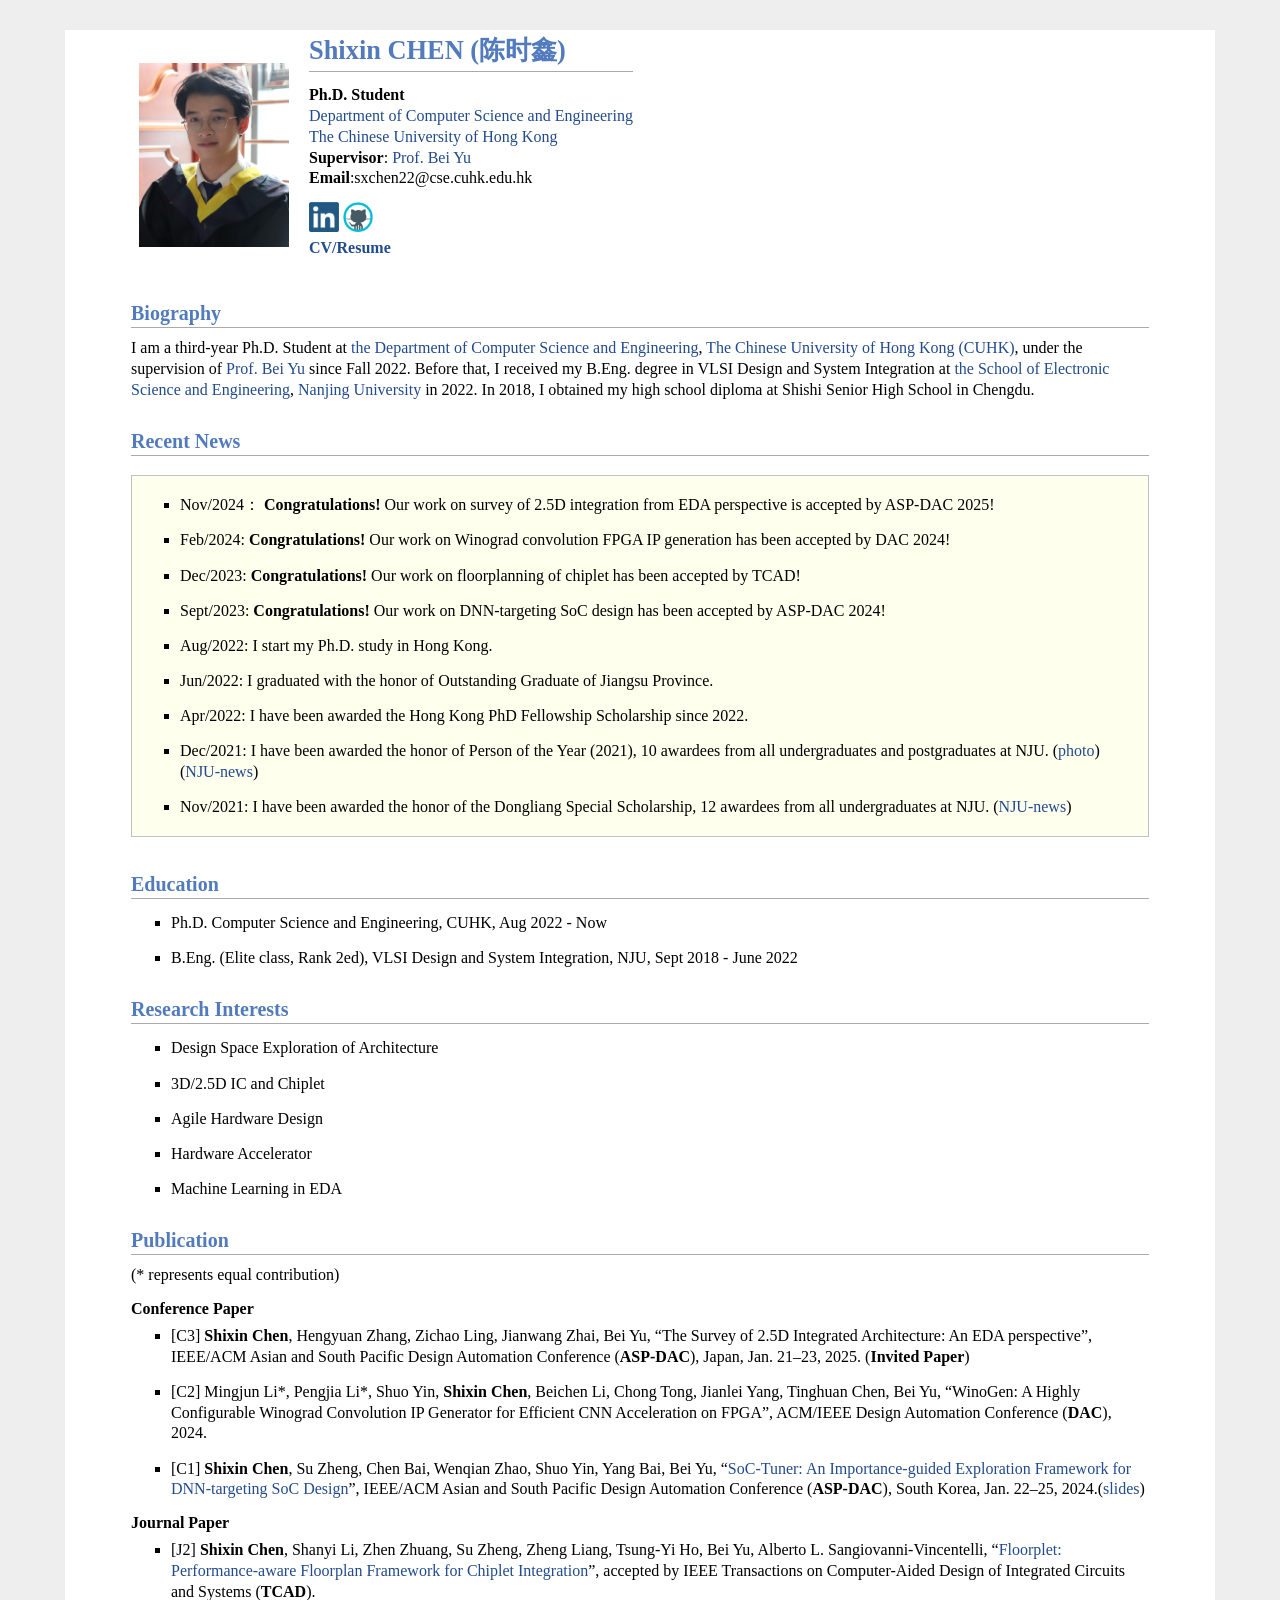
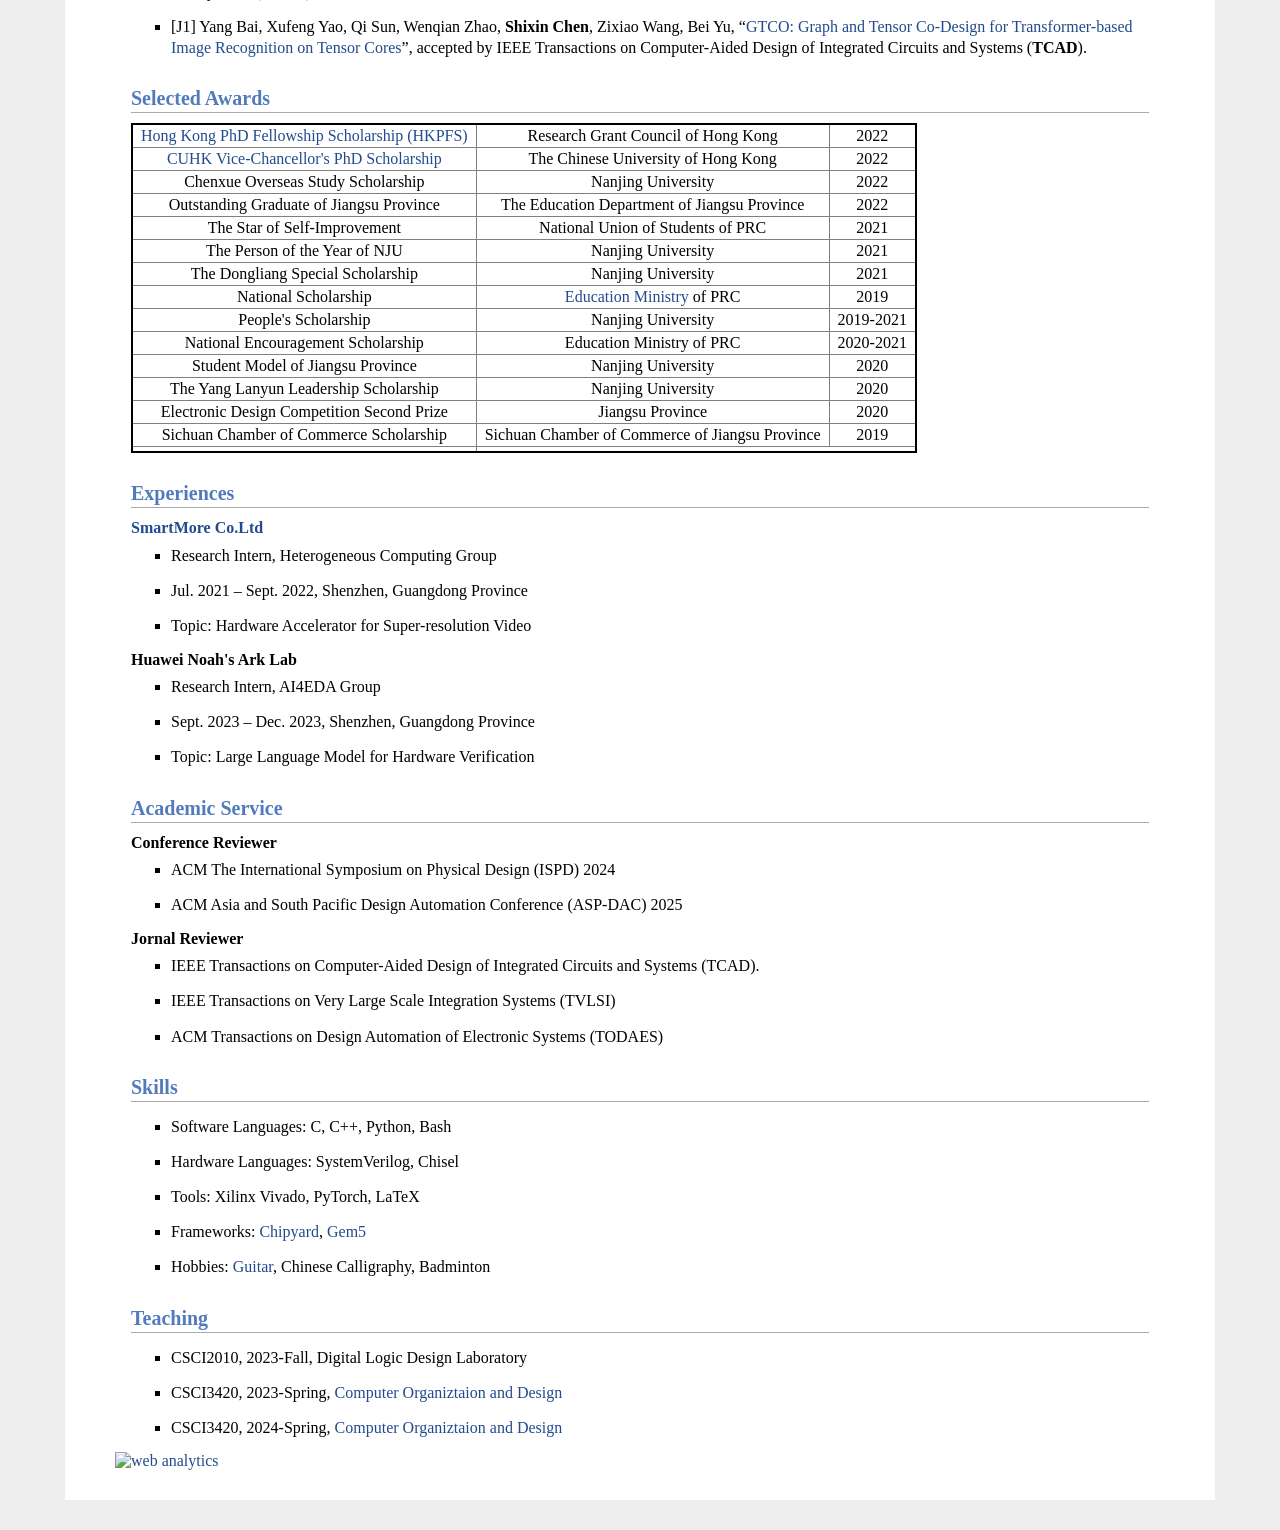
==== index.html @ 13ea244a "update" ====
<!DOCTYPE html PUBLIC "-//W3C//DTD XHTML 1.1//EN"
  "http://www.w3.org/TR/xhtml11/DTD/xhtml11.dtd">
<html xmlns="http://www.w3.org/1999/xhtml" xml:lang="en">
<head>
<meta name="generator" content="jemdoc, see http://jemdoc.jaboc.net/" />
<meta name="keywords" content="Yuzhe Ma, CUHK-CSE" />
<meta name="description" content="Yuzhe Ma's Homepage, CUHK-CSE" />
<meta http-equiv="Content-Type" content="text/html;charset=utf-8" />
<link rel="stylesheet" href="jemdoc.css" type="text/css" />
<link rel="shortcut icon" href="img/cuhk_logo.png" />
<link rel="stylesheet" href="css/jemdoc.css" type="text/css" />
<link rel="stylesheet" href="css/jemdoc_yuzhe.css" type="text/css" />
<link rel="stylesheet" href="ccs/myMiddle.css" type="text/css" />
<title>Shixin CHEN -- CSE CUHK</title>
</head>
<body>
<div id="layout-content">
<table class="imgtable"><tr><td>
<img src="img/shixin2.jpg" alt="" width="150px" height="Shixin CHEN" />&nbsp;</td>
<td align="left"><h1>Shixin CHEN (陈时鑫)</h1>
<p><b>Ph.D. Student</b><br /> 
<a href="http://www.cse.cuhk.edu.hk">Department of Computer Science and Engineering</a> <br />
<a href="http://www.cuhk.edu.hk/english/index.html">The Chinese University of Hong Kong</a> <br />
<b>Supervisor</b>: <a href="http://www.cse.cuhk.edu.hk/~byu/">Prof. Bei Yu</a> <br />
<b>Email</b>:sxchen22@cse.cuhk.edu.hk <br /></p>
<p><a href="https://www.linkedin.com/in/%E6%97%B6%E9%91%AB-%E9%99%88-163401217/" target="<u>blank"><img src="img/linkedin.png" height=30></a> <a href="https://github.com/ShixinChen1999" target="<u>blank"><img src="img/github-3.png" height=30></a>   <br />
<b><a href="http://sxchen.cn/resource/cv_Shixin_CHEN.pdf">CV/Resume</a></b> <br /></p>
</td></tr></table>
<h2>Biography</h2>
<p>I am a third-year Ph.D. Student at <a href="http://www.cse.cuhk.edu.hk">the Department of Computer Science and Engineering</a>, <a href="http://www.cuhk.edu.hk">The Chinese University of Hong Kong (CUHK)</a>,
under the supervision of <a href="http://www.cse.cuhk.edu.hk/~byu/">Prof. Bei Yu</a> since Fall 2022. Before that, I received my B.Eng. degree in VLSI Design and System Integration at <a href="https://ese.nju.edu.cn/ese_en/main.htm">the School of Electronic Science and Engineering</a>, <a href="https://www.nju.edu.cn/EN/">Nanjing University</a> in 2022. In 2018, I obtained my high school diploma at Shishi Senior High School in Chengdu.</p>
<h2>Recent News</h2>
<div class="infoblock">
<div class="blockcontent">
<ul>
<li><p>Nov/2024： <b>Congratulations!</b>  Our work on survey of 2.5D integration from EDA perspective is accepted by ASP-DAC 2025!</p>
</li>
<li><p>Feb/2024:  <b>Congratulations!</b>  Our work on Winograd convolution FPGA IP generation has been accepted by DAC 2024!</p>
</li>
<li><p>Dec/2023:  <b>Congratulations!</b>  Our work on floorplanning of chiplet has been accepted by TCAD!</p>
</li>
<li><p>Sept/2023: <b>Congratulations!</b>  Our work on DNN-targeting SoC design has been accepted by ASP-DAC 2024!</p>
</li>
<li><p>Aug/2022:  I start my Ph.D. study in Hong Kong.</p>
</li>
<li><p>Jun/2022:  I graduated with the honor of Outstanding Graduate of Jiangsu Province.</p>
</li>
<li><p>Apr/2022:  I have been awarded the Hong Kong PhD Fellowship Scholarship since 2022.</p>
</li>
<li><p>Dec/2021:  I have been awarded the honor of Person of the Year (2021), 10 awardees from all undergraduates and postgraduates at NJU. (<a href="http://sxchen.cn/img/news/the_person_of_year.jpg">photo</a>) (<a href="https://mp.weixin.qq.com/s/33NUJbixKzUVoh4LIVSTmw">NJU-news</a>)</p>
</li>
<li><p>Nov/2021:  I have been awarded the honor of the Dongliang Special Scholarship, 12 awardees from all undergraduates at NJU. (<a href="https://mp.weixin.qq.com/s/zZi7AFy2ZfRZzO1JxtF_0Q">NJU-news</a>)</p>
</li>
</ul>
</div></div>
<h2>Education</h2>
<ul>
<li><p>Ph.D. Computer Science and Engineering, CUHK, Aug 2022 - Now</p>
</li>
<li><p>B.Eng.  (Elite class, Rank 2ed), VLSI Design and System Integration, NJU, Sept 2018 - June 2022</p>
</li>
</ul>
<h2>Research Interests</h2>
<ul>
<li><p>Design Space Exploration of Architecture</p>
</li>
<li><p>3D/2.5D IC and Chiplet</p>
</li>
<li><p>Agile Hardware Design</p>
</li>
<li><p>Hardware Accelerator</p>
</li>
<li><p>Machine Learning in EDA</p>
</li>
</ul>
<h2>Publication</h2>
<p>(* represents equal contribution)</p>
<p><b>Conference Paper</b></p>
<ul>
<li><p>[C3] <b>Shixin Chen</b>, Hengyuan Zhang, Zichao Ling, Jianwang Zhai, Bei Yu, “The Survey of 2.5D Integrated Architecture: An EDA perspective”, IEEE/ACM Asian and South Pacific Design Automation Conference (<b>ASP-DAC</b>), Japan, Jan. 21–23, 2025. (<b>Invited Paper</b>)</p>
</li>
<li><p>[C2] Mingjun Li*, Pengjia Li*, Shuo Yin, <b>Shixin Chen</b>, Beichen Li, Chong Tong, Jianlei Yang, Tinghuan Chen, Bei Yu, “WinoGen: A Highly Configurable Winograd Convolution IP Generator for Efficient CNN Acceleration on FPGA”, ACM/IEEE Design Automation Conference (<b>DAC</b>), 2024.</p>
</li>
<li><p>[C1] <b>Shixin Chen</b>, Su Zheng, Chen Bai, Wenqian Zhao, Shuo Yin, Yang Bai, Bei Yu, “<a href="http://arxiv.org/abs/2312.11820">SoC-Tuner: An Importance-guided Exploration Framework for DNN-targeting SoC Design</a>”, IEEE/ACM Asian and South Pacific Design Automation Conference (<b>ASP-DAC</b>), South Korea, Jan. 22–25, 2024.(<a href="http://sxchen.cn/resource/slides/ASPDAC_2024_SoC_Tuner-v2.pdf">slides</a>)</p>
</li>
</ul>
<p><b>Journal Paper</b></p>
<ul>
<li><p>[J2] <b>Shixin Chen</b>, Shanyi Li, Zhen Zhuang, Su Zheng, Zheng Liang, Tsung-Yi Ho, Bei Yu, Alberto L. Sangiovanni-Vincentelli, “<a href="https://ieeexplore.ieee.org/document/10375696">Floorplet: Performance-aware Floorplan Framework for Chiplet Integration</a>”, accepted by IEEE Transactions on Computer-Aided Design of Integrated Circuits and Systems (<b>TCAD</b>).</p>
</li>
<li><p>[J1] Yang Bai, Xufeng Yao, Qi Sun, Wenqian Zhao, <b>Shixin Chen</b>, Zixiao Wang, Bei Yu, &ldquo;<a href="https://doi.org/10.1109/TCAD.2023.3317169">GTCO: Graph and Tensor Co-Design for Transformer-based Image Recognition on Tensor Cores</a>&rdquo;, accepted by IEEE Transactions on Computer-Aided Design of Integrated Circuits and Systems (<b>TCAD</b>).</p>
</li>
</ul>
<h2>Selected Awards</h2>
<table id="noborder">
<tr class="r1"><td class="c1"><a href="https://cerg1.ugc.edu.hk/hkpfs/index.html">Hong Kong PhD Fellowship Scholarship (HKPFS)</a>                              </td><td class="c2"> Research Grant Council of Hong Kong                                                             </td><td class="c3"> 2022 </td></tr>
<tr class="r2"><td class="c1"> <a href="https://www.gs.cuhk.edu.hk/admissions/scholarships-fees/scholarships">CUHK Vice-Chancellor's PhD Scholarship</a>   </td><td class="c2"> The Chinese University of Hong Kong                                                             </td><td class="c3"> 2022 </td></tr>
<tr class="r3"><td class="c1">Chenxue Overseas Study Scholarship                       </td><td class="c2"> Nanjing University                                                                              </td><td class="c3"> 2022 </td></tr>
<tr class="r4"><td class="c1">Outstanding Graduate of Jiangsu Province                 </td><td class="c2"> The Education Department of Jiangsu Province                                                    </td><td class="c3"> 2022 </td></tr>
<tr class="r5"><td class="c1">        The Star of Self-Improvement                             </td><td class="c2"> National Union of Students of PRC                                                               </td><td class="c3"> 2021 </td></tr>
<tr class="r6"><td class="c1">  The Person of the Year of NJU                            </td><td class="c2"> Nanjing University                                                                              </td><td class="c3"> 2021 </td></tr>
<tr class="r7"><td class="c1">The Dongliang Special Scholarship                        </td><td class="c2"> Nanjing University                                                                              </td><td class="c3"> 2021 </td></tr>
<tr class="r8"><td class="c1">National Scholarship                                     </td><td class="c2"> <a href="http://www.moe.gov.cn/srcsite/A05/s7505/201912/t20191217_412368.html">Education Ministry</a> of PRC</td><td class="c3"> 2019 </td></tr>
<tr class="r9"><td class="c1"> People's Scholarship                                     </td><td class="c2"> Nanjing University                                                                              </td><td class="c3"> 2019-2021 </td></tr>
<tr class="r10"><td class="c1">National Encouragement Scholarship                       </td><td class="c2"> Education Ministry of PRC                                                                       </td><td class="c3"> 2020-2021 </td></tr>
<tr class="r11"><td class="c1">Student Model of Jiangsu Province                        </td><td class="c2"> Nanjing University                                                                              </td><td class="c3"> 2020 </td></tr>
<tr class="r12"><td class="c1">The Yang Lanyun Leadership Scholarship                   </td><td class="c2"> Nanjing University                                                                              </td><td class="c3"> 2020 </td></tr>
<tr class="r13"><td class="c1">Electronic Design Competition Second Prize               </td><td class="c2"> Jiangsu Province                                                                                </td><td class="c3"> 2020 </td></tr>
<tr class="r16"><td class="c1">             Sichuan Chamber of Commerce Scholarship                  </td><td class="c2"> Sichuan Chamber of Commerce of Jiangsu Province                                                 </td><td class="c3"> 2019 </td></tr>
<tr class="r17"><td class="c1">      
</td></tr></table>
<h2>Experiences</h2>
<p><b><a href="https://smartmore.global/">SmartMore Co.Ltd</a></b></p>
<ul>
<li><p>Research Intern, Heterogeneous Computing Group</p>
</li>
<li><p>Jul. 2021 – Sept. 2022, Shenzhen, Guangdong Province</p>
</li>
<li><p>Topic: Hardware Accelerator for Super-resolution Video</p>
</li>
</ul>
<p><b>Huawei Noah's Ark Lab</b></p>
<ul>
<li><p>Research Intern, AI4EDA Group</p>
</li>
<li><p>Sept. 2023 – Dec. 2023, Shenzhen, Guangdong Province</p>
</li>
<li><p>Topic: Large Language Model for Hardware Verification</p>
</li>
</ul>
<h2>Academic Service</h2>
<p><b>Conference Reviewer</b></p>
<ul>
<li><p>ACM The International Symposium on Physical Design (ISPD) 2024</p>
</li>
<li><p>ACM Asia and South Pacific Design Automation Conference (ASP-DAC) 2025</p>
</li>
</ul>
<p><b>Jornal Reviewer</b></p>
<ul>
<li><p>IEEE Transactions on Computer-Aided Design of Integrated Circuits and Systems (TCAD).  </p>
</li>
<li><p>IEEE Transactions on Very Large Scale Integration Systems (TVLSI)</p>
</li>
<li><p>ACM Transactions on Design Automation of Electronic Systems (TODAES)</p>
</li>
</ul>
<h2>Skills</h2>
<ul>
<li><p>Software Languages: C, C++, Python, Bash</p>
</li>
<li><p>Hardware Languages: SystemVerilog, Chisel</p>
</li>
<li><p>Tools: Xilinx Vivado, PyTorch, LaTeX</p>
</li>
<li><p>Frameworks: <a href="https://chipyard.readthedocs.io/en/latest/">Chipyard</a>, <a href="https://www.gem5.org/">Gem5</a></p>
</li>
<li><p>Hobbies: <a href="http://sxchen.cn/resource/photos/guitar_with_me.jpeg">Guitar</a>, Chinese Calligraphy, Badminton</p>
</li>
</ul>
<h2>Teaching</h2>
<ul>
<li><p>CSCI2010, 2023-Fall, Digital Logic Design Laboratory</p>
</li>
<li><p>CSCI3420, 2023-Spring, <a href="http://www.cse.cuhk.edu.hk/~byu/CENG3420/2023Spring/index.html">Computer Organiztaion and Design</a></p>
</li>
<li><p>CSCI3420, 2024-Spring, <a href="http://www.cse.cuhk.edu.hk/~byu/CENG3420/2024Spring/index.html">Computer Organiztaion and Design</a></p>
</li>
</ul>
</div>
<a title="web analytics" href="http://statcounter.com/"target="_blank"><img
src="//c.statcounter.com/11380057/0/ac5ac440/0/" alt="web
analytics" style="border:none;"></a>
</body>
</html>
---- jemdoc.css ----
/* Default css file for jemdoc. */

table#tlayout {
    border: none;
    border-collapse: separate;
    background: white;
}

body {
	background: white;
	font-family: Georgia, serif;
	padding-bottom: 8px;
	margin: 0;
}

#layout-menu {
	background: #f6f6f6;
	border: 1px solid #dddddd;
	padding-top: 0.5em;
	padding-left: 8px;
	padding-right: 8px;
	font-size: 1.0em;
	width: auto;
	white-space: nowrap;
    text-align: left;
    vertical-align: top;
}

#layout-menu td {
	background: #f4f4f4;
    vertical-align: top;
}

#layout-content {
	padding-top: 0.0em;
	padding-left: 1.0em;
	padding-right: 1.0em;
    border: none;
    background: white;
    text-align: left;
    vertical-align: top;
}

#layout-menu a {
	line-height: 1.5em;
	margin-left: 0.5em;
}

tt {
    background: #ffffdd;
}

pre, tt {
	font-size: 90%;
	font-family: monaco, monospace;
}

a, a > tt {
	color: #224b8d;
	text-decoration: none;
}

a:hover {
	border-bottom: 1px gray dotted;
}

#layout-menu a.current:link, #layout-menu a.current:visited {
	color: #022b6d;
	border-bottom: 1px gray solid;
}
#layout-menu a:link, #layout-menu a:visited, #layout-menu a:hover {
	color: #527bbd;
	text-decoration: none;
}
#layout-menu a:hover {
	text-decoration: none;
}

div.menu-category {
	border-bottom: 1px solid gray;
	margin-top: 0.8em;
	padding-top: 0.2em;
	padding-bottom: 0.1em;
	font-weight: bold;
}

div.menu-item {
	padding-left: 16px;
	text-indent: -16px;
}

div#toptitle {
	padding-bottom: 0.2em;
	margin-bottom: 1.5em;
	border-bottom: 3px double gray;
}

/* Reduce space if we begin the page with a title. */
div#toptitle + h2, div#toptitle + h3 {
	margin-top: -0.7em;
}

div#subtitle {
	margin-top: 0.0em;
	margin-bottom: 0.0em;
	padding-top: 0em;
	padding-bottom: 0.1em;
}

em {
	font-style: italic;
}

strong {
	font-weight: bold;
}


h1, h2, h3 {
	color: #527bbd;
	margin-top: 0.7em;
	margin-bottom: 0.3em;
	padding-bottom: 0.2em;
	line-height: 1.0;
	padding-top: 0.5em;
	border-bottom: 1px solid #aaaaaa;
}

h1 {
	font-size: 165%;
}

h2 {
	padding-top: 0.8em;
	font-size: 125%;
}

h2 + h3 {
    padding-top: 0.2em;
}

h3 {
	font-size: 110%;
	border-bottom: none;
}

p {
	margin-top: 0.0em;
	margin-bottom: 0.8em;
	padding: 0;
	line-height: 1.3;
}

pre {
	padding: 0;
	margin: 0;
}

div#footer {
	font-size: small;
	border-top: 1px solid #c0c0c0;
	padding-top: 0.1em;
	margin-top: 4.0em;
	color: #c0c0c0;
}

div#footer a {
	color: #80a0b0;
}

div#footer-text {
	float: left;
	padding-bottom: 8px;
}

ul, ol, dl {
	margin-top: 0.2em;
	padding-top: 0;
	margin-bottom: 0.8em;
}

dt {
	margin-top: 0.5em;
	margin-bottom: 0;
}

dl {
	margin-left: 20px;
}

dd {
	color: #222222;
}

dd > *:first-child {
	margin-top: 0;
}

ul {
	list-style-position: outside;
	list-style-type: square;
}

p + ul, p + ol {
	margin-top: -0.5em;
}

li ul, li ol {
	margin-top: -0.3em;
}

ol {
	list-style-position: outside;
	list-style-type: decimal;
}

li p, dd p {
	margin-bottom: 0.3em;
}


ol ol {
	list-style-type: lower-alpha;
}

ol ol ol {
	list-style-type: lower-roman;
}

p + div.codeblock {
	margin-top: -0.6em;
}

div.codeblock, div.infoblock {
	margin-right: 0%;
	margin-top: 1.2em;
	margin-bottom: 1.3em;
}

div.blocktitle {
	font-weight: bold;
	color: #cd7b62;
	margin-top: 1.2em;
	margin-bottom: 0.1em;
}

div.blockcontent {
	border: 1px solid silver;
	padding: 0.3em 0.5em;
}

div.infoblock > div.blockcontent {
	background: #ffffee;
}

div.blockcontent p + ul, div.blockcontent p + ol {
	margin-top: 0.4em;
}

div.infoblock p {
	margin-bottom: 0em;
}

div.infoblock li p, div.infoblock dd p {
	margin-bottom: 0.5em;
}

div.infoblock p + p {
	margin-top: 0.8em;
}

div.codeblock > div.blockcontent {
	background: #f6f6f6;
}

span.pycommand {
	color: #000070;
}

span.statement {
	color: #008800;
}
span.builtin {
	color: #000088;
}
span.special {
	color: #990000;
}
span.operator {
	color: #880000;
}
span.error {
	color: #aa0000;
}
span.comment, span.comment > *, span.string, span.string > * {
	color: #606060;
}

@media print {
	#layout-menu { display: none; }
}

#fwtitle {
	margin: 2px;
}

#fwtitle #toptitle {
	padding-left: 0.5em;
	margin-bottom: 0.5em;
}

#layout-content h1:first-child, #layout-content h2:first-child, #layout-content h3:first-child {
	margin-top: -0.7em;
}

div#toptitle h1, #layout-content div#toptitle h1 {
	margin-bottom: 0.0em;
	padding-bottom: 0.1em;
	padding-top: 0;
	margin-top: 0.5em;
	border-bottom: none;
}

img.eq {
	padding: 0;
	padding-left: 0.1em;
	padding-right: 0.1em;
	margin: 0;
}

img.eqwl {
	padding-left: 2em;
	padding-top: 0.6em;
	padding-bottom: 0.2em;
	margin: 0;
}

table {
    border: 2px solid black;
    border-collapse: collapse;
}

td {
    padding: 2px;
    padding-left: 0.5em;
    padding-right: 0.5em;
    text-align: center;
    border: 1px solid gray;
}

table + table {
    margin-top: 1em;
}

tr.heading {
    font-weight: bold;
    border-bottom: 2px solid black;
}

img {
    border: none;
}

table.imgtable, table.imgtable td {
    border: none;
    text-align: left;
}
---- css/jemdoc.css ----
/* Default css file for jemdoc. */

table#tlayout {
    border: none;
    border-collapse: separate;
    background: white;
}
/*
body {
	background: white;
	padding-bottom: 8px;
	margin: 0;
}
*/
html {
  background-color: #eeeeee; 
}

body { 
  font-family: Georgia, Helvetica, Arial, Verdana, san-serif, Times;
  color: #000;
  background-color: #ffffff; 
  text-align:left; /* for IE */
  margin-top: 30px; 
  margin-bottom: 30px;
  margin-left: auto;
  margin-right: auto;
  padding-left:  50px;
  padding-right: 50px;
  padding-top: 10px;
  padding-bottom: 30px;
  max-width: 960px;
}

#layout-menu {
	background: #f6f6f6;
	border: 1px solid #dddddd;
	padding-top: 0.5em;
	padding-left: 8px;
	padding-right: 8px;
	font-size: 1.0em;
	width: auto;
	white-space: nowrap;
    text-align: left;
    vertical-align: top;
}

#layout-menu td {
	background: #f4f4f4;
    vertical-align: top;
}

#layout-content {
	padding-top: 0.0em;
	padding-left: 1.0em;
	padding-right: 1.0em;
    border: none;
    background: white;
    text-align: left;
    vertical-align: top;
}

#layout-menu a {
	line-height: 1.5em;
	margin-left: 0.5em;
}

tt {
    background: #ffffdd;
}

pre, tt {
	font-size: 90%;
	font-family: monaco, monospace;
}

a, a > tt {
	color: #224b8d;
	text-decoration: none;
}

a:hover {
	border-bottom: 1px gray dotted;
}

#layout-menu a.current:link, #layout-menu a.current:visited {
	color: #022b6d;
	border-bottom: 1px gray solid;
}
#layout-menu a:link, #layout-menu a:visited, #layout-menu a:hover {
	color: #527bbd;
	text-decoration: none;
}
#layout-menu a:hover {
	text-decoration: none;
}

div.menu-category {
	border-bottom: 1px solid gray;
	margin-top: 0.8em;
	padding-top: 0.2em;
	padding-bottom: 0.1em;
	font-weight: bold;
}

div.menu-item {
	padding-left: 16px;
	text-indent: -16px;
}

div#toptitle {
	padding-bottom: 0.2em;
	margin-bottom: 1.5em;
	/*border-bottom: 3px double gray;*/
}

/* Reduce space if we begin the page with a title. */
div#toptitle + h2, div#toptitle + h3 {
	margin-top: 0em;
}

div#subtitle {
	margin-top: 0.0em;
	margin-bottom: 0.0em;
	padding-top: 0em;
	padding-bottom: 0.1em;
}

em {
	font-style: italic;
}

strong {
	font-weight: bold;
}


h1, h2, h3 {
	color: #527bbd;
	margin-top: 0.7em;
	margin-bottom: 0.5em;
	padding-bottom: 0.2em;
	line-height: 1.0;
	padding-top: 0.5em;
	border-bottom: 1px solid #aaaaaa;
}

h1 {
	font-size: 165%;
	padding-bottom: 0.3em;
}

h2 {
	padding-top: 0.8em;
	font-size: 125%;
}

h2 + h3 {
    padding-top: 0.2em;
}

h3 {
	font-size: 110%;
	border-bottom: none;
}

p {
	margin-top: 0.0em;
	margin-bottom: 0.8em;
	padding: 0;
	line-height: 1.3;
}

pre {
	padding: 0;
	margin: 0;
}

div#footer {
	font-size: small;
	border-top: 1px solid #c0c0c0;
	padding-top: 0.1em;
	margin-top: 4.0em;
	color: #c0c0c0;
}

div#footer a {
	color: #80a0b0;
}

div#footer-text {
	float: left;
	padding-bottom: 8px;
}

ul, ol, dl {
	margin-top: 0.2em;
	padding-top: 0;
	margin-bottom: 0.8em;
}

dt {
	margin-top: 0.5em;
	margin-bottom: 0;
}

dl {
	margin-left: 20px;
}

dd {
	color: #222222;
}

dd > *:first-child {
	margin-top: 0;
}

ul {
	list-style-position: outside;
	list-style-type: square;
}

p + ul, p + ol {
	margin-top: -0.5em;
}

li {
	margin-top:0.9em;
}

ol {
	list-style-position: outside;
	list-style-type: decimal;
}

li p, dd p {
	margin-bottom: 0.3em;
}


ol ol {
	list-style-type: lower-alpha;
}

ol ol ol {
	list-style-type: lower-roman;
}

p + div.codeblock {
	margin-top: -0.6em;
}

div.codeblock, div.infoblock {
	margin-right: 0%;
	margin-top: 1.2em;
	margin-bottom: 1.3em;
}

div.blocktitle {
	font-weight: bold;
	color: #cd7b62;
	margin-top: 1.2em;
	margin-bottom: 0.1em;
}

div.blockcontent {
	border: 1px solid silver;
	padding: 0.3em 0.5em;
}

div.infoblock > div.blockcontent {
	background: #ffffee;
}

div.blockcontent p + ul, div.blockcontent p + ol {
	margin-top: 0.4em;
}

div.infoblock p {
	margin-bottom: 0em;
}

div.infoblock li p, div.infoblock dd p {
	margin-bottom: 0.5em;
}

div.infoblock p + p {
	margin-top: 0.8em;
}

div.codeblock > div.blockcontent {
	background: #f6f6f6;
}

span.pycommand {
	color: #000070;
}

span.statement {
	color: #008800;
}
span.builtin {
	color: #000088;
}
span.special {
	color: #990000;
}
span.operator {
	color: #880000;
}
span.error {
	color: #aa0000;
}
span.comment, span.comment > *, span.string, span.string > * {
	color: #606060;
}

@media print {
	#layout-menu { display: none; }
}

#fwtitle {
	margin: 2px;
}

#fwtitle #toptitle {
	padding-left: 0.5em;
	margin-bottom: 0.5em;
}

#layout-content h1:first-child, #layout-content h2:first-child, #layout-content h3:first-child {
	margin-top: -0.7em;
}

div#toptitle h1, #layout-content div#toptitle h1 {
	margin-bottom: 0.0em;
	padding-bottom: 0.1em;
	padding-top: 0;
	margin-top: 0.5em;
	border-bottom: none;
}

img.eq {
	padding: 0;
	padding-left: 0.1em;
	padding-right: 0.1em;
	margin: 0;
}

img.eqwl {
	padding-left: 2em;
	padding-top: 0.6em;
	padding-bottom: 0.2em;
	margin: 0;
}

table + table {
    margin-top: 1em;
}

tr.heading {
    font-weight: bold;
    border-bottom: 2px solid black;
}

img {
    border: none;
}

table.imgtable, table.imgtable td {
    border: none;
    text-align: left;
}
---- css/jemdoc_yuzhe.css ----
/* Default css file for jemdoc. */

table#tlayout {
    border: none;
    border-collapse: separate;
    background: white;
}
/*
body {
	background: white;
	padding-bottom: 8px;
	margin: 0;
}
*/
html {
  background-color: #eeeeee; 
}

body { 
  font-family: Georgia, serif;
  color: #000;
  background-color: #ffffff; 
  text-align:left; /* for IE */
  margin-top: 30px; 
  margin-bottom: 30px;
  margin-left: auto;
  margin-right: auto;
  padding-left:  50px;
  padding-right: 50px;
  padding-top: 10px;
  padding-bottom: 30px;
  max-width: 1050px;
}

#layout-menu {
	background: #f6f6f6;
	border: 1px solid #dddddd;
	padding-top: 0.5em;
	padding-left: 8px;
	padding-right: 8px;
	font-size: 1.0em;
	width: auto;
	white-space: nowrap;
    text-align: left;
    vertical-align: top;
}

#layout-menu td {
	background: #f4f4f4;
    vertical-align: top;
}

#layout-content {
	padding-top: 0.0em;
	padding-left: 1.0em;
	padding-right: 1.0em;
    border: none;
    background: white;
    text-align: left;
    vertical-align: top;
}

#layout-menu a {
	line-height: 1.5em;
	margin-left: 0.5em;
}

tt {
    background: #ffffdd;
}

pre, tt {
	font-size: 90%;
	font-family: monaco, monospace;
}

a, a > tt {
	color: #224b8d;
	text-decoration: none;
}

a:hover {
	border-bottom: 1px gray dotted;
}

#layout-menu a.current:link, #layout-menu a.current:visited {
	color: #022b6d;
	border-bottom: 1px gray solid;
}
#layout-menu a:link, #layout-menu a:visited, #layout-menu a:hover {
	color: #527bbd;
	text-decoration: none;
}
#layout-menu a:hover {
	text-decoration: none;
}

div.menu-category {
	border-bottom: 1px solid gray;
	margin-top: 0.8em;
	padding-top: 0.2em;
	padding-bottom: 0.1em;
	font-weight: bold;
}

div.menu-item {
	padding-left: 16px;
	text-indent: -16px;
}

div#toptitle {
	padding-bottom: 0.2em;
	margin-bottom: 1.5em;
	/*border-bottom: 3px double gray;*/
}

/* Reduce space if we begin the page with a title. */
div#toptitle + h2, div#toptitle + h3 {
	margin-top: 0em;
}

div#subtitle {
	margin-top: 0.0em;
	margin-bottom: 0.0em;
	padding-top: 0em;
	padding-bottom: 0.1em;
}

em {
	font-style: italic;
}

strong {
	font-weight: bold;
}


h1, h2, h3 {
	color: #527bbd;
	margin-top: 0.7em;
	margin-bottom: 0.5em;
	padding-bottom: 0.2em;
	line-height: 1.0;
	padding-top: 0.5em;
	border-bottom: 1px solid #aaaaaa;
}

h1 {
	font-size: 165%;
	padding-bottom: 0.3em;
}

h2 {
	padding-top: 0.8em;
	font-size: 125%;
}

h2 + h3 {
    padding-top: 0.2em;
}

h3 {
	font-size: 110%;
	border-bottom: none;
}

p {
	margin-top: 0.0em;
	margin-bottom: 0.8em;
	padding: 0;
	line-height: 1.3;
}

pre {
	padding: 0;
	margin: 0;
}

div#footer {
	font-size: small;
	border-top: 1px solid #c0c0c0;
	padding-top: 0.1em;
	margin-top: 4.0em;
	color: #c0c0c0;
}

div#footer a {
	color: #80a0b0;
}

div#footer-text {
	float: left;
	padding-bottom: 8px;
}

ul, ol, dl {
	margin-top: 0.2em;
	padding-top: 0;
	margin-bottom: 0.8em;
}

dt {
	margin-top: 0.5em;
	margin-bottom: 0;
}

dl {
	margin-left: 20px;
}

dd {
	color: #222222;
}

dd > *:first-child {
	margin-top: 0;
}

ul {
	list-style-position: outside;
	list-style-type: square;
}

p + ul, p + ol {
	margin-top: -0.5em;
}

li {
	margin-top:0.9em;
}

ol {
	list-style-position: outside;
	list-style-type: decimal;
}

li p, dd p {
	margin-bottom: 0.3em;
}


ol ol {
	list-style-type: lower-alpha;
}

ol ol ol {
	list-style-type: lower-roman;
}

p + div.codeblock {
	margin-top: -0.6em;
}

div.codeblock, div.infoblock {
	margin-right: 0%;
	margin-top: 1.2em;
	margin-bottom: 1.3em;
}

div.blocktitle {
	font-weight: bold;
	color: #cd7b62;
	margin-top: 1.2em;
	margin-bottom: 0.1em;
}

div.blockcontent {
	border: 1px solid silver;
	padding: 0.3em 0.5em;
}

div.infoblock > div.blockcontent {
	background: #ffffee;
}

div.blockcontent p + ul, div.blockcontent p + ol {
	margin-top: 0.4em;
}

div.infoblock p {
	margin-bottom: 0em;
}

div.infoblock li p, div.infoblock dd p {
	margin-bottom: 0.5em;
}

div.infoblock p + p {
	margin-top: 0.8em;
}

div.codeblock > div.blockcontent {
	background: #f6f6f6;
}

span.pycommand {
	color: #000070;
}

span.statement {
	color: #008800;
}
span.builtin {
	color: #000088;
}
span.special {
	color: #990000;
}
span.operator {
	color: #880000;
}
span.error {
	color: #aa0000;
}
span.comment, span.comment > *, span.string, span.string > * {
	color: #606060;
}

@media print {
	#layout-menu { display: none; }
}

#fwtitle {
	margin: 2px;
}

#fwtitle #toptitle {
	padding-left: 0.5em;
	margin-bottom: 0.5em;
}

#layout-content h1:first-child, #layout-content h2:first-child, #layout-content h3:first-child {
	margin-top: -0.7em;
}

div#toptitle h1, #layout-content div#toptitle h1 {
	margin-bottom: 0.0em;
	padding-bottom: 0.1em;
	padding-top: 0;
	margin-top: 0.5em;
	border-bottom: none;
}

img.eq {
	padding: 0;
	padding-left: 0.1em;
	padding-right: 0.1em;
	margin: 0;
}

img.eqwl {
	padding-left: 2em;
	padding-top: 0.6em;
	padding-bottom: 0.2em;
	margin: 0;
}

table + table {
    margin-top: 1em;
}

tr.heading {
    font-weight: bold;
    border-bottom: 2px solid black;
}

img {
    border: none;
}

table.imgtable, table.imgtable td {
    border: none;
    text-align: left;
}
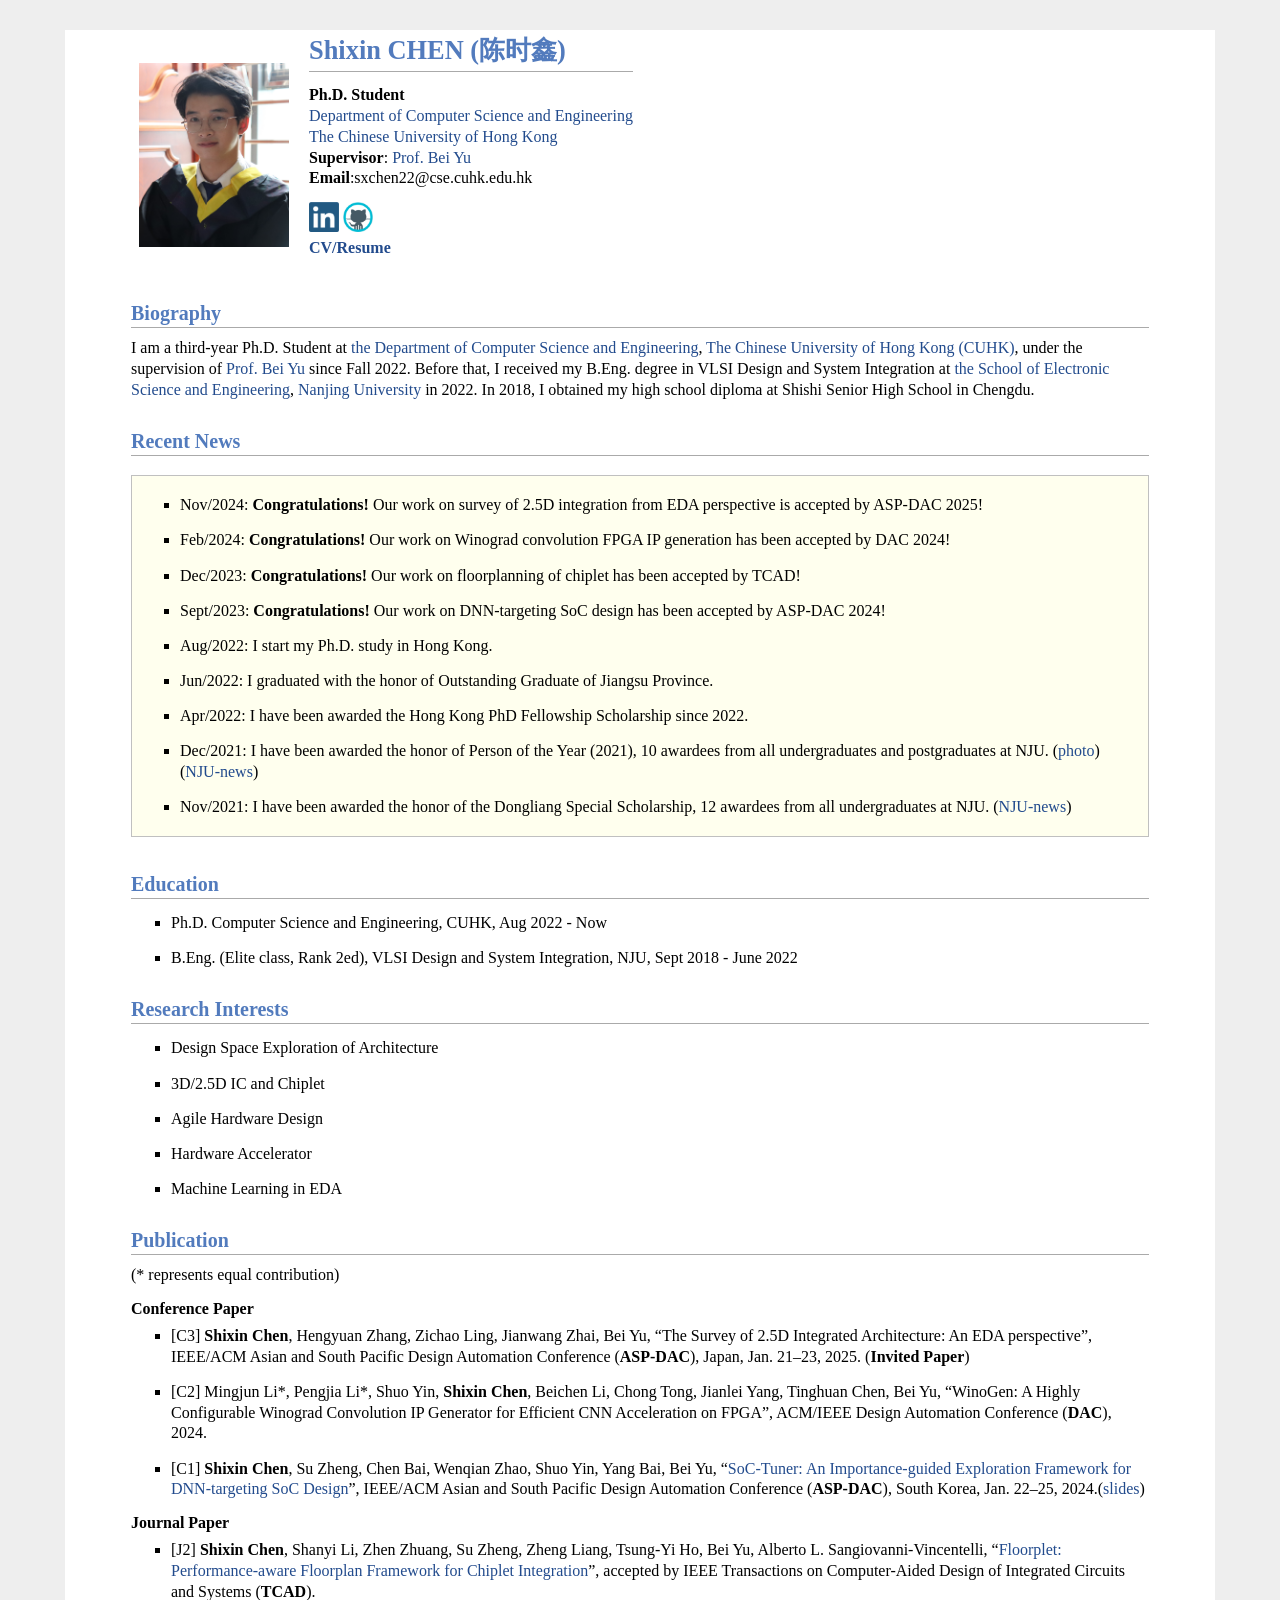
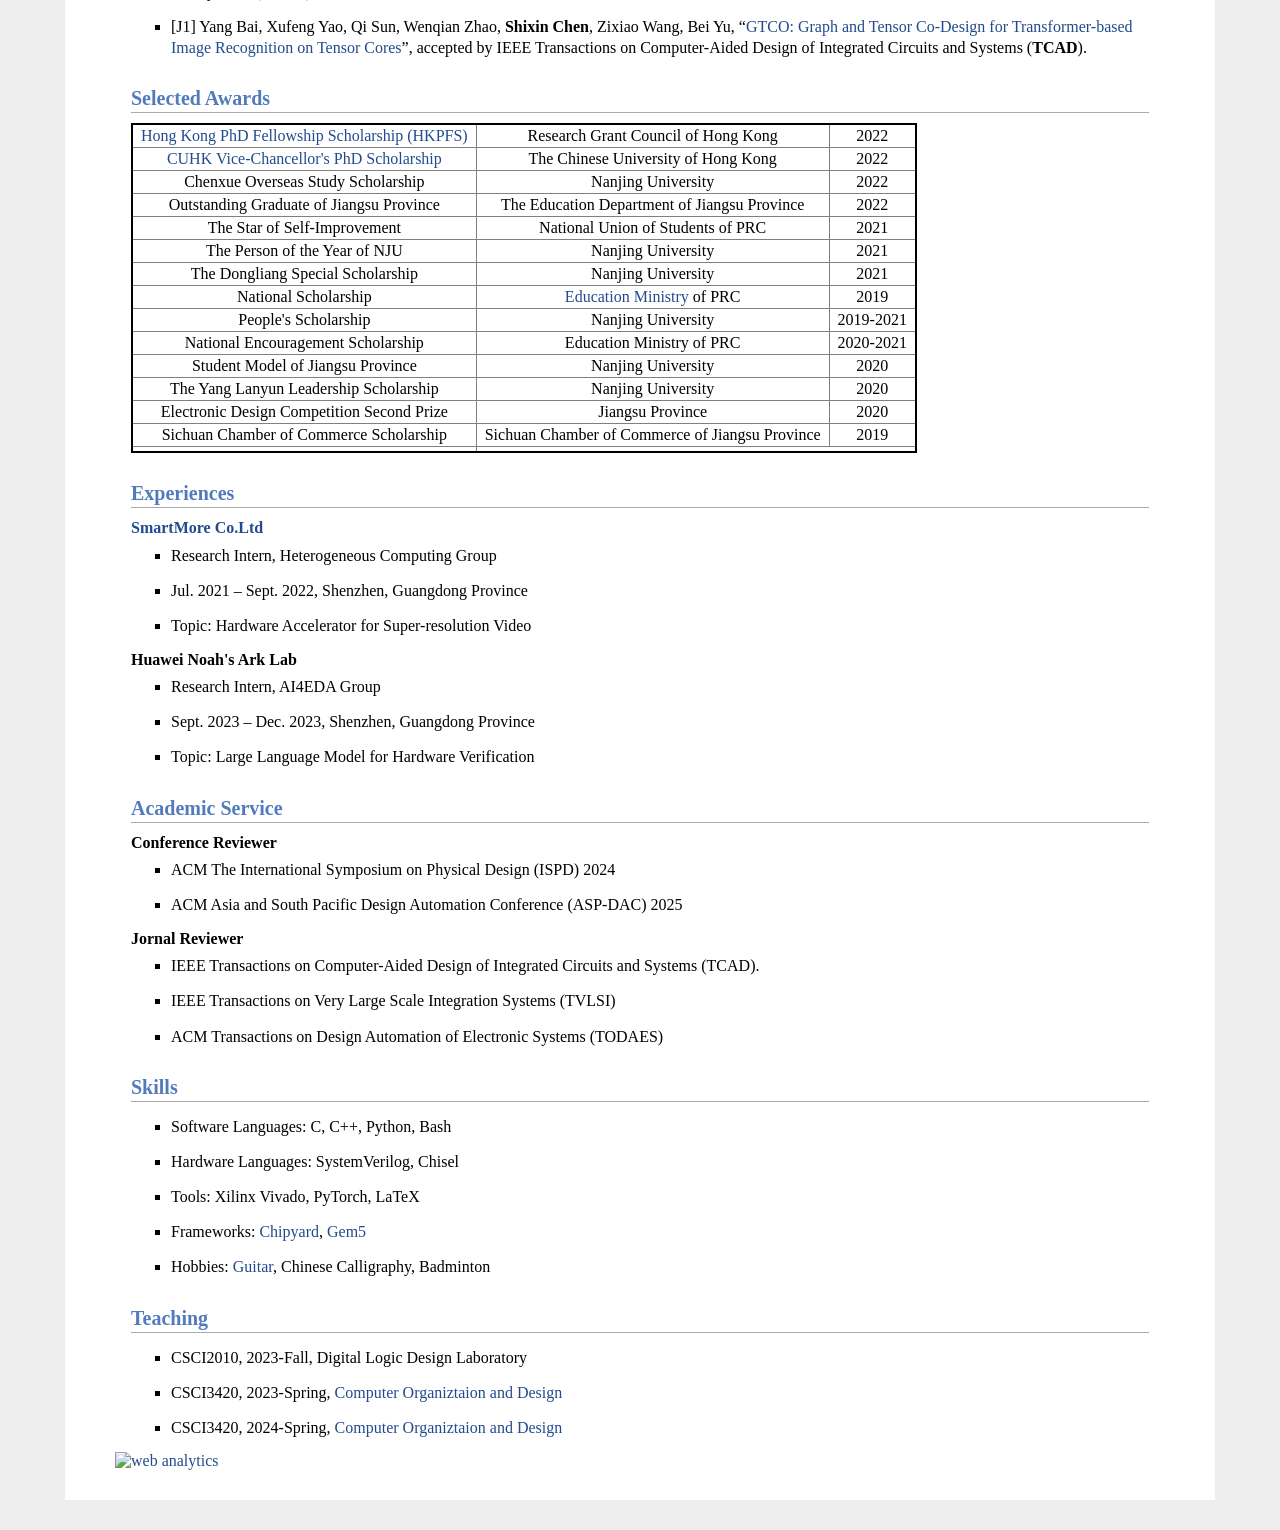
==== commit 1e67fd07: "update" ====
--- a/index.html
+++ b/index.html
@@ -33,7 +33,7 @@
 <div class="infoblock">
 <div class="blockcontent">
 <ul>
-<li><p>Nov/2024： <b>Congratulations!</b>  Our work on survey of 2.5D integration from EDA perspective is accepted by ASP-DAC 2025!</p>
+<li><p>Nov/2024:  <b>Congratulations!</b>  Our work on survey of 2.5D integration from EDA perspective is accepted by ASP-DAC 2025!</p>
 </li>
 <li><p>Feb/2024:  <b>Congratulations!</b>  Our work on Winograd convolution FPGA IP generation has been accepted by DAC 2024!</p>
 </li>
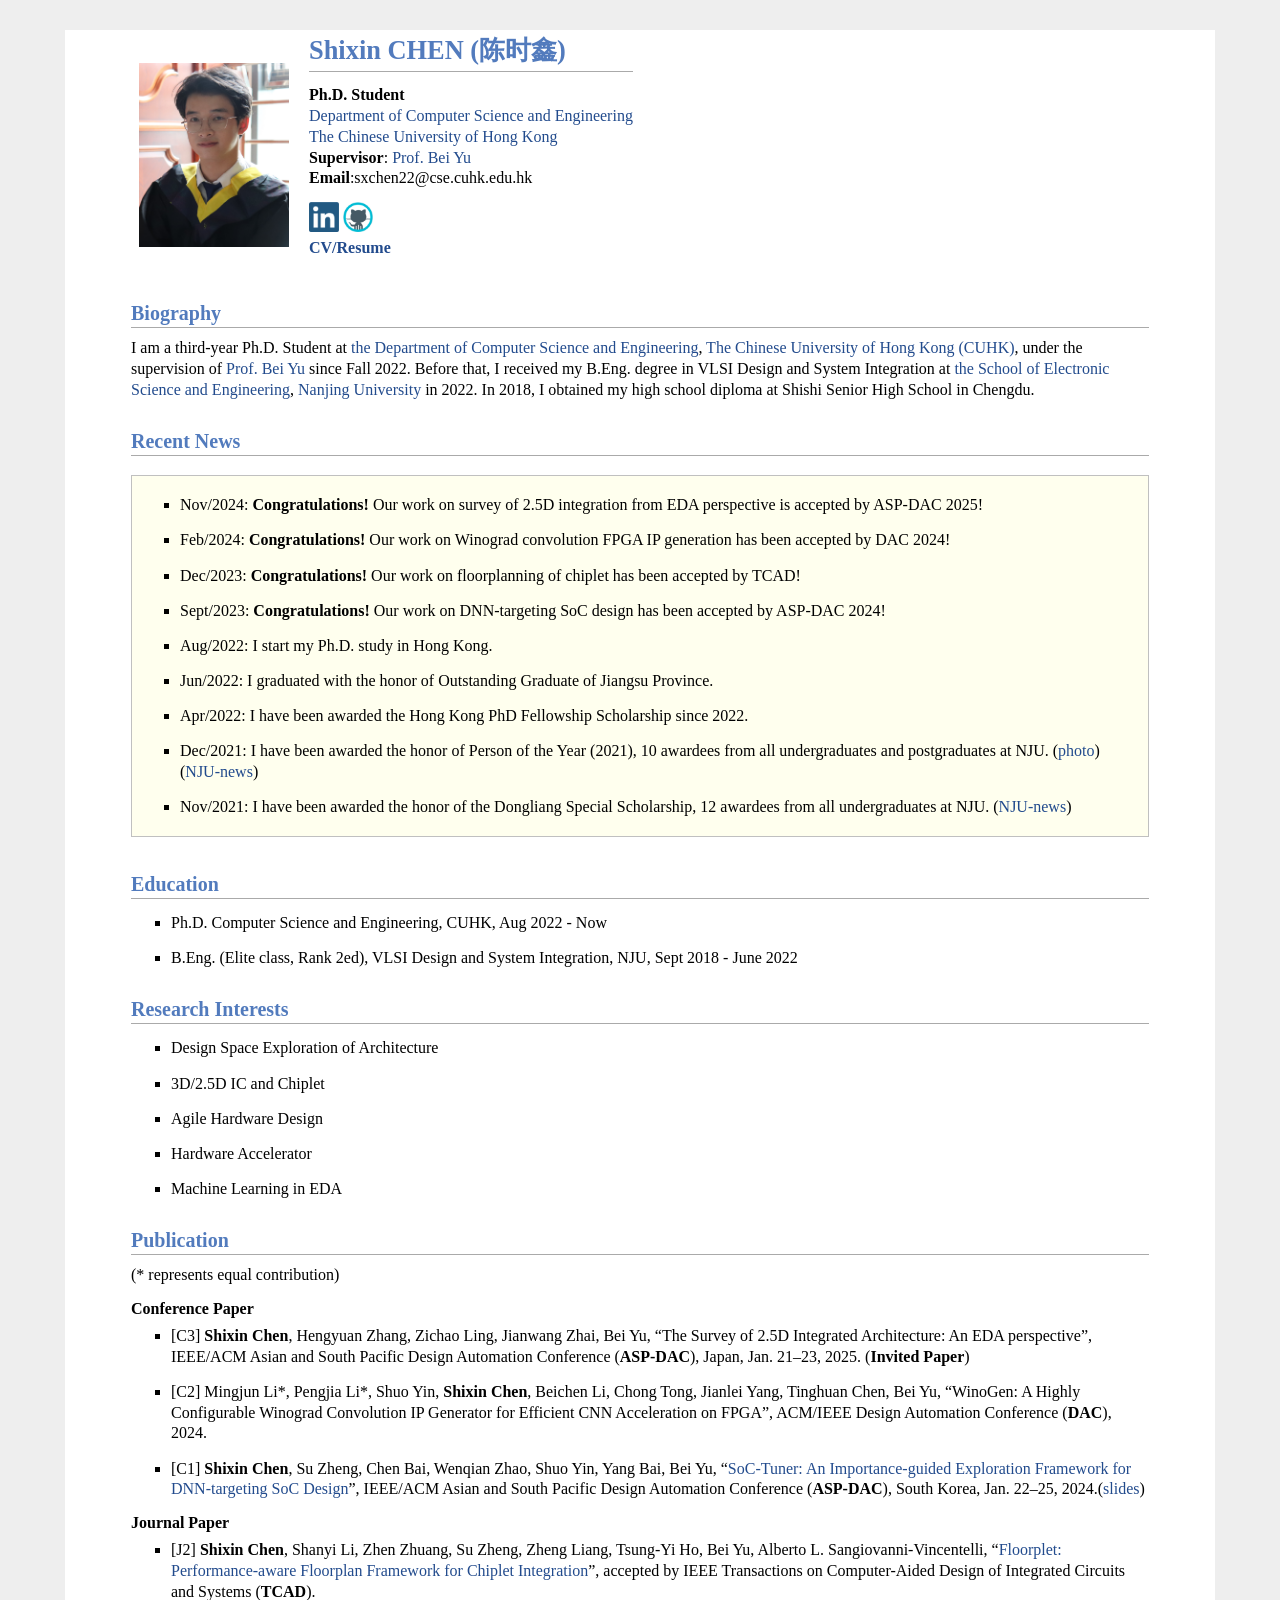
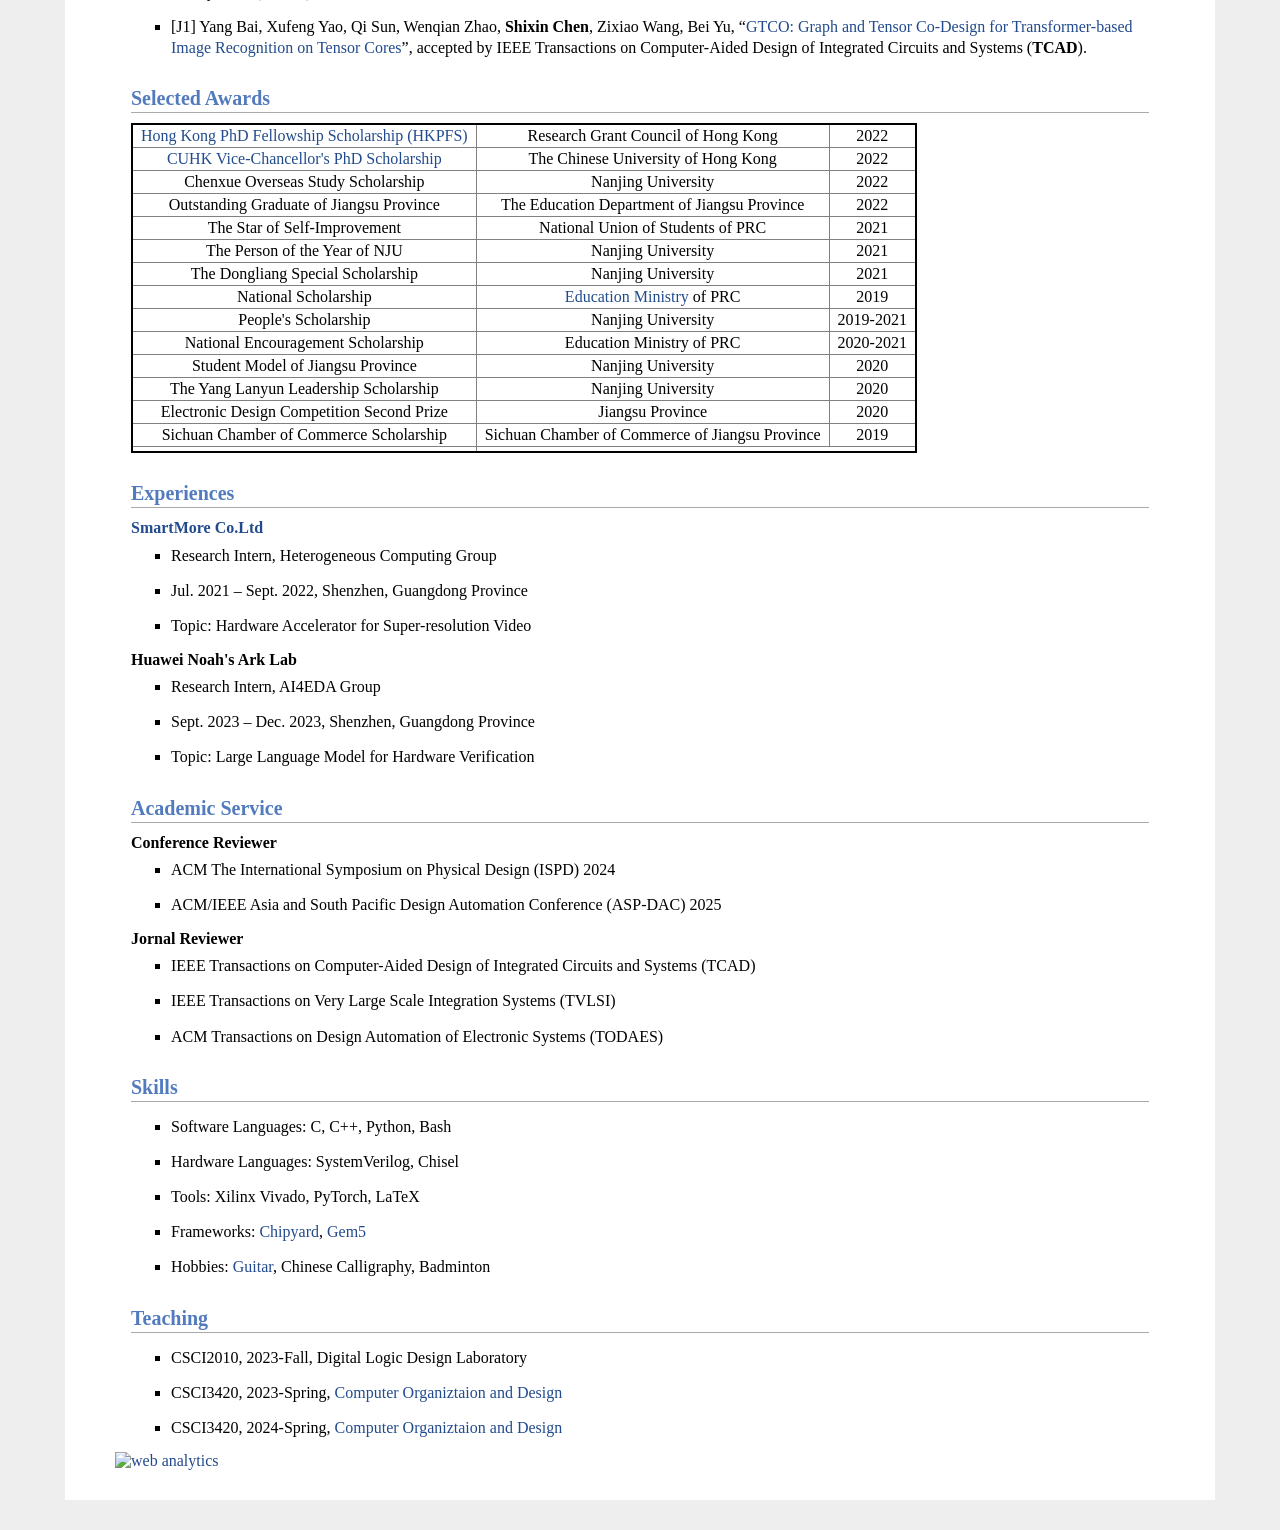
==== commit 9b75f212: "update" ====
--- a/index.html
+++ b/index.html
@@ -133,12 +133,12 @@
 <ul>
 <li><p>ACM The International Symposium on Physical Design (ISPD) 2024</p>
 </li>
-<li><p>ACM Asia and South Pacific Design Automation Conference (ASP-DAC) 2025</p>
+<li><p>ACM/IEEE Asia and South Pacific Design Automation Conference (ASP-DAC) 2025</p>
 </li>
 </ul>
 <p><b>Jornal Reviewer</b></p>
 <ul>
-<li><p>IEEE Transactions on Computer-Aided Design of Integrated Circuits and Systems (TCAD).  </p>
+<li><p>IEEE Transactions on Computer-Aided Design of Integrated Circuits and Systems (TCAD)</p>
 </li>
 <li><p>IEEE Transactions on Very Large Scale Integration Systems (TVLSI)</p>
 </li>
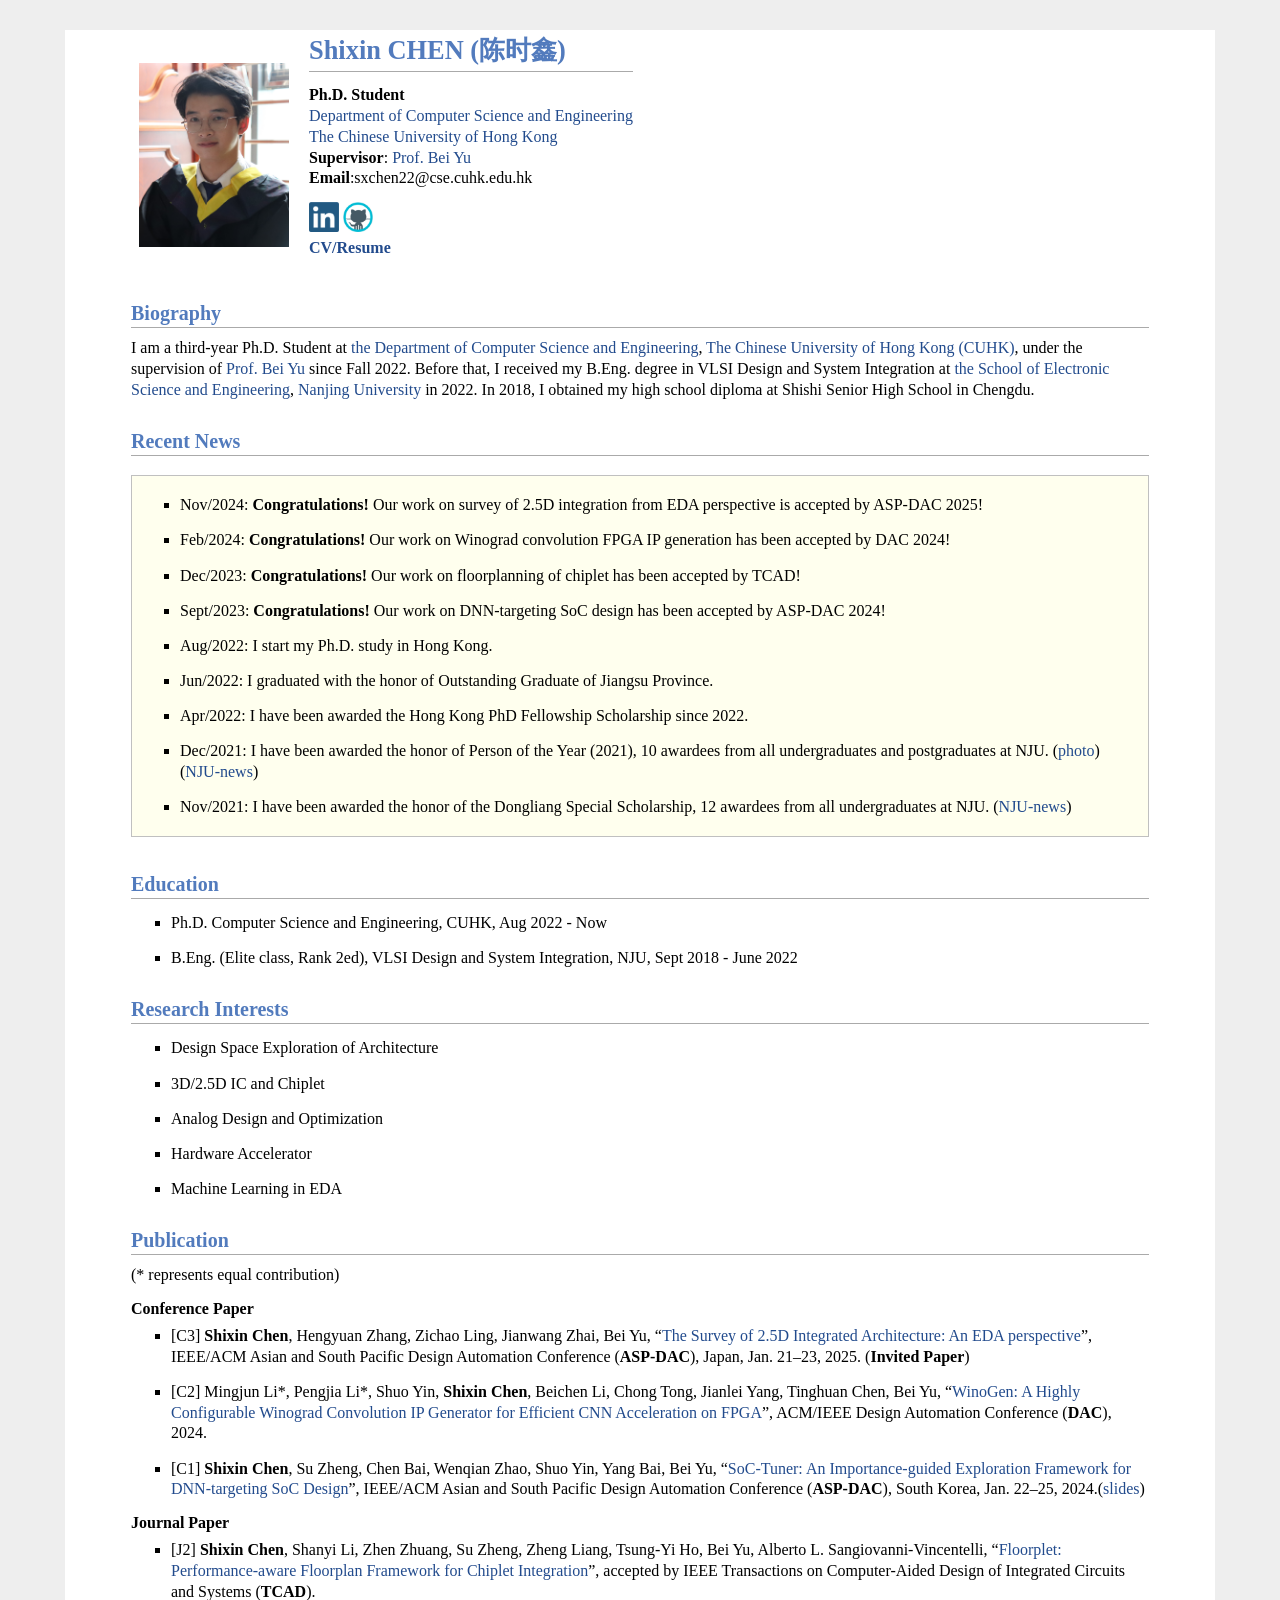
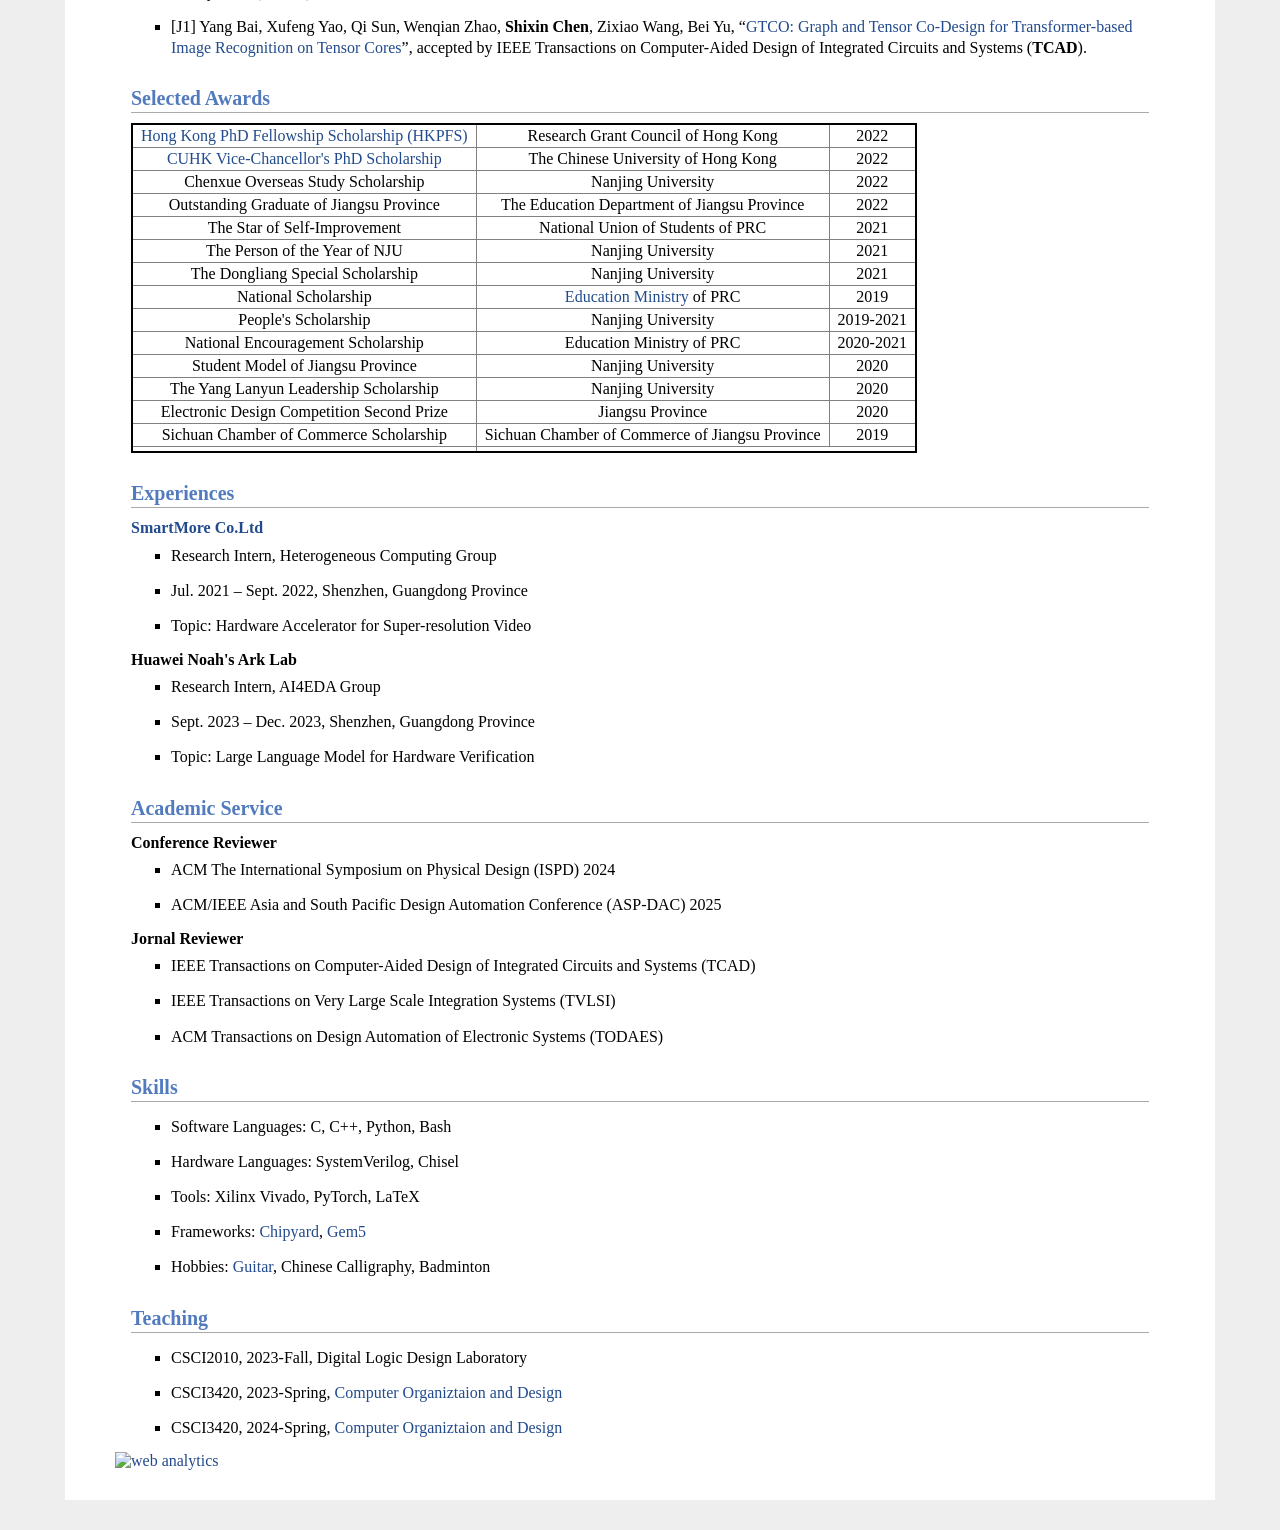
==== commit 7e53b3b7: "update" ====
--- a/index.html
+++ b/index.html
@@ -24,7 +24,7 @@
 <b>Supervisor</b>: <a href="http://www.cse.cuhk.edu.hk/~byu/">Prof. Bei Yu</a> <br />
 <b>Email</b>:sxchen22@cse.cuhk.edu.hk <br /></p>
 <p><a href="https://www.linkedin.com/in/%E6%97%B6%E9%91%AB-%E9%99%88-163401217/" target="<u>blank"><img src="img/linkedin.png" height=30></a> <a href="https://github.com/ShixinChen1999" target="<u>blank"><img src="img/github-3.png" height=30></a>   <br />
-<b><a href="http://sxchen.cn/resource/cv_Shixin_CHEN.pdf">CV/Resume</a></b> <br /></p>
+<b><a href="http://sxchen.cn/resource/MY_CV.pdf">CV/Resume</a></b> <br /></p>
 </td></tr></table>
 <h2>Biography</h2>
 <p>I am a third-year Ph.D. Student at <a href="http://www.cse.cuhk.edu.hk">the Department of Computer Science and Engineering</a>, <a href="http://www.cuhk.edu.hk">The Chinese University of Hong Kong (CUHK)</a>,
@@ -66,7 +66,7 @@
 </li>
 <li><p>3D/2.5D IC and Chiplet</p>
 </li>
-<li><p>Agile Hardware Design</p>
+<li><p>Analog Design and Optimization</p>
 </li>
 <li><p>Hardware Accelerator</p>
 </li>
@@ -77,11 +77,11 @@
 <p>(* represents equal contribution)</p>
 <p><b>Conference Paper</b></p>
 <ul>
-<li><p>[C3] <b>Shixin Chen</b>, Hengyuan Zhang, Zichao Ling, Jianwang Zhai, Bei Yu, “The Survey of 2.5D Integrated Architecture: An EDA perspective”, IEEE/ACM Asian and South Pacific Design Automation Conference (<b>ASP-DAC</b>), Japan, Jan. 21–23, 2025. (<b>Invited Paper</b>)</p>
+<li><p>[C3] <b>Shixin Chen</b>, Hengyuan Zhang, Zichao Ling, Jianwang Zhai, Bei Yu, “<a href="https://arxiv.org/pdf/2411.04410">The Survey of 2.5D Integrated Architecture: An EDA perspective</a>”, IEEE/ACM Asian and South Pacific Design Automation Conference (<b>ASP-DAC</b>), Japan, Jan. 21–23, 2025. (<b>Invited Paper</b>)</p>
 </li>
-<li><p>[C2] Mingjun Li*, Pengjia Li*, Shuo Yin, <b>Shixin Chen</b>, Beichen Li, Chong Tong, Jianlei Yang, Tinghuan Chen, Bei Yu, “WinoGen: A Highly Configurable Winograd Convolution IP Generator for Efficient CNN Acceleration on FPGA”, ACM/IEEE Design Automation Conference (<b>DAC</b>), 2024.</p>
+<li><p>[C2] Mingjun Li*, Pengjia Li*, Shuo Yin, <b>Shixin Chen</b>, Beichen Li, Chong Tong, Jianlei Yang, Tinghuan Chen, Bei Yu, “<a href="https://dl.acm.org/doi/10.1145/3649329.3657392">WinoGen: A Highly Configurable Winograd Convolution IP Generator for Efficient CNN Acceleration on FPGA</a>”, ACM/IEEE Design Automation Conference (<b>DAC</b>), 2024.</p>
 </li>
-<li><p>[C1] <b>Shixin Chen</b>, Su Zheng, Chen Bai, Wenqian Zhao, Shuo Yin, Yang Bai, Bei Yu, “<a href="http://arxiv.org/abs/2312.11820">SoC-Tuner: An Importance-guided Exploration Framework for DNN-targeting SoC Design</a>”, IEEE/ACM Asian and South Pacific Design Automation Conference (<b>ASP-DAC</b>), South Korea, Jan. 22–25, 2024.(<a href="http://sxchen.cn/resource/slides/ASPDAC_2024_SoC_Tuner-v2.pdf">slides</a>)</p>
+<li><p>[C1] <b>Shixin Chen</b>, Su Zheng, Chen Bai, Wenqian Zhao, Shuo Yin, Yang Bai, Bei Yu, “<a href="https://dl.acm.org/doi/10.1109/ASP-DAC58780.2024.10473826">SoC-Tuner: An Importance-guided Exploration Framework for DNN-targeting SoC Design</a>”, IEEE/ACM Asian and South Pacific Design Automation Conference (<b>ASP-DAC</b>), South Korea, Jan. 22–25, 2024.(<a href="http://sxchen.cn/resource/slides/ASPDAC_2024_SoC_Tuner-v2.pdf">slides</a>)</p>
 </li>
 </ul>
 <p><b>Journal Paper</b></p>
@@ -105,8 +105,8 @@
 <tr class="r10"><td class="c1">National Encouragement Scholarship                       </td><td class="c2"> Education Ministry of PRC                                                                       </td><td class="c3"> 2020-2021 </td></tr>
 <tr class="r11"><td class="c1">Student Model of Jiangsu Province                        </td><td class="c2"> Nanjing University                                                                              </td><td class="c3"> 2020 </td></tr>
 <tr class="r12"><td class="c1">The Yang Lanyun Leadership Scholarship                   </td><td class="c2"> Nanjing University                                                                              </td><td class="c3"> 2020 </td></tr>
-<tr class="r13"><td class="c1">Electronic Design Competition Second Prize               </td><td class="c2"> Jiangsu Province                                                                                </td><td class="c3"> 2020 </td></tr>
-<tr class="r16"><td class="c1">             Sichuan Chamber of Commerce Scholarship                  </td><td class="c2"> Sichuan Chamber of Commerce of Jiangsu Province                                                 </td><td class="c3"> 2019 </td></tr>
+<tr class="r13"><td class="c1">Electronic Design Competition Second Prize                </td><td class="c2"> Jiangsu Province                                                                                </td><td class="c3"> 2020 </td></tr>
+<tr class="r16"><td class="c1">             Sichuan Chamber of Commerce Scholarship                   </td><td class="c2"> Sichuan Chamber of Commerce of Jiangsu Province                                                 </td><td class="c3"> 2019 </td></tr>
 <tr class="r17"><td class="c1">      
 </td></tr></table>
 <h2>Experiences</h2>
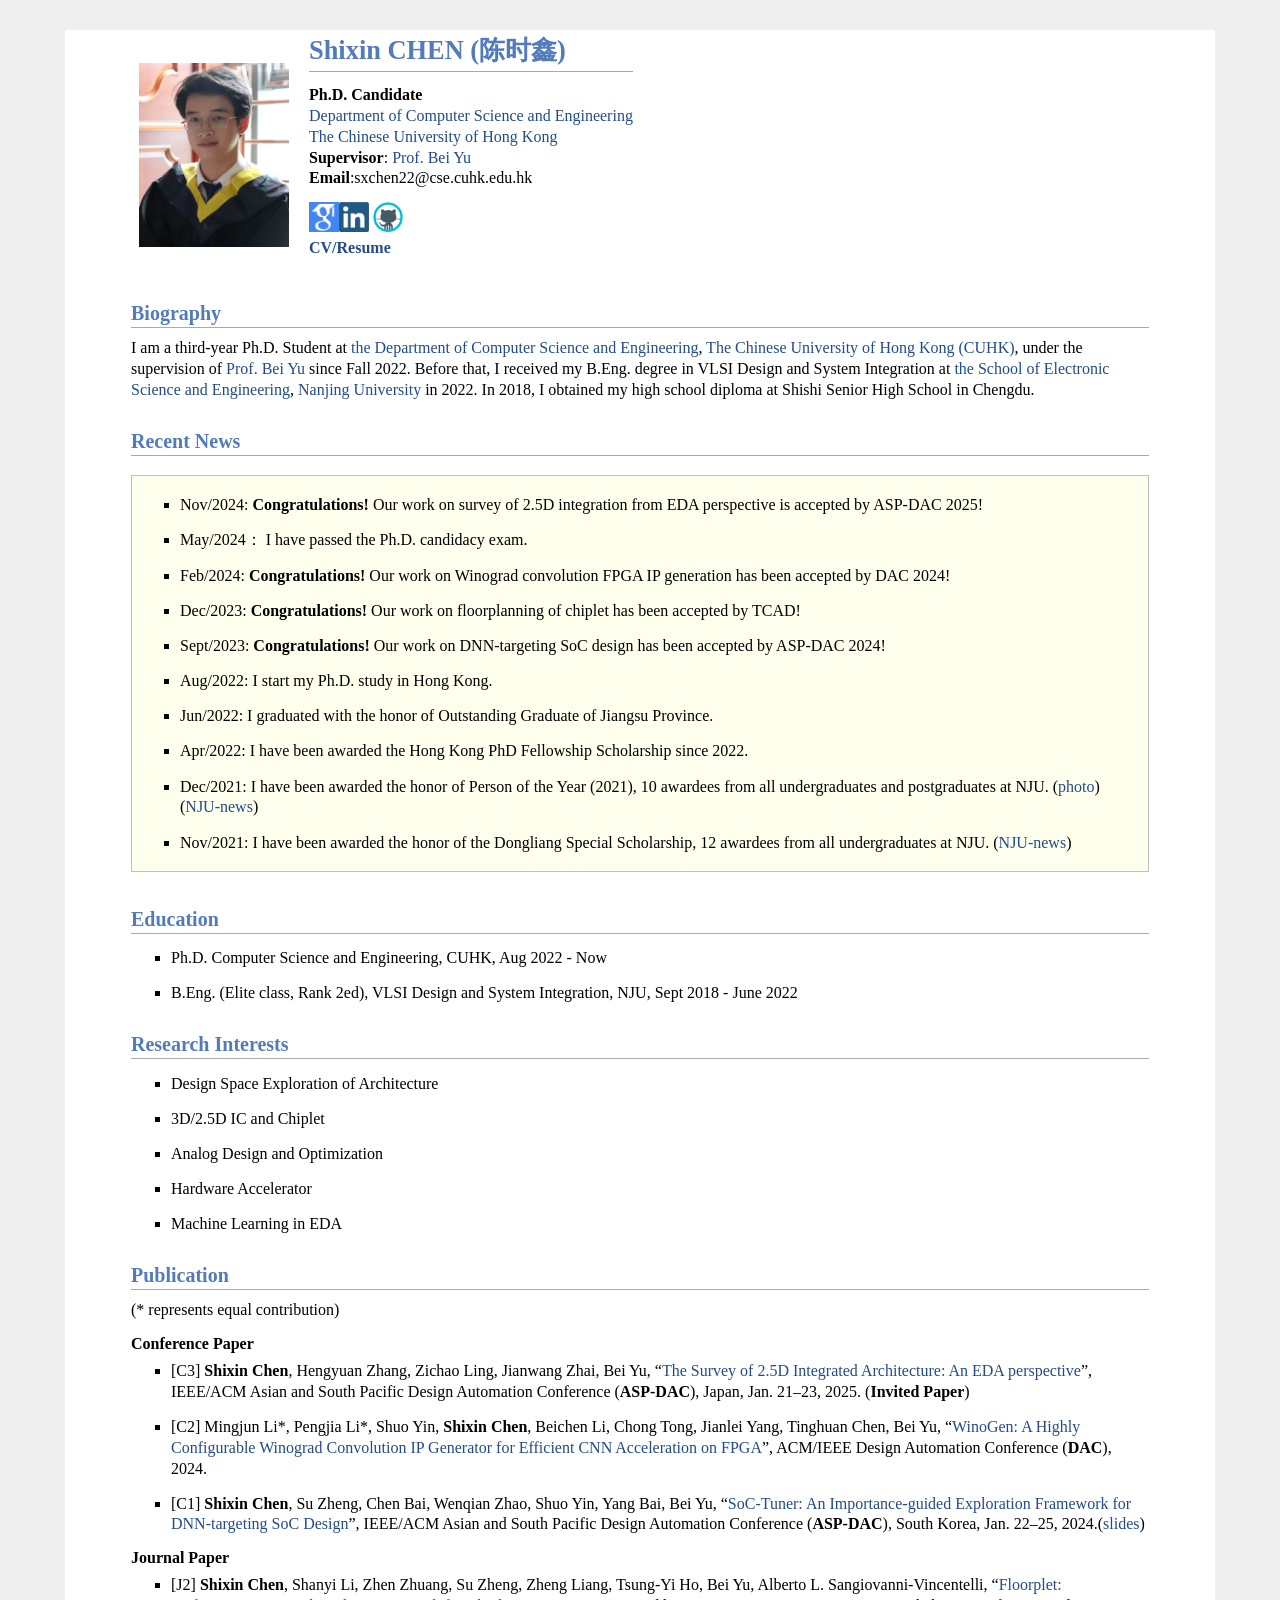
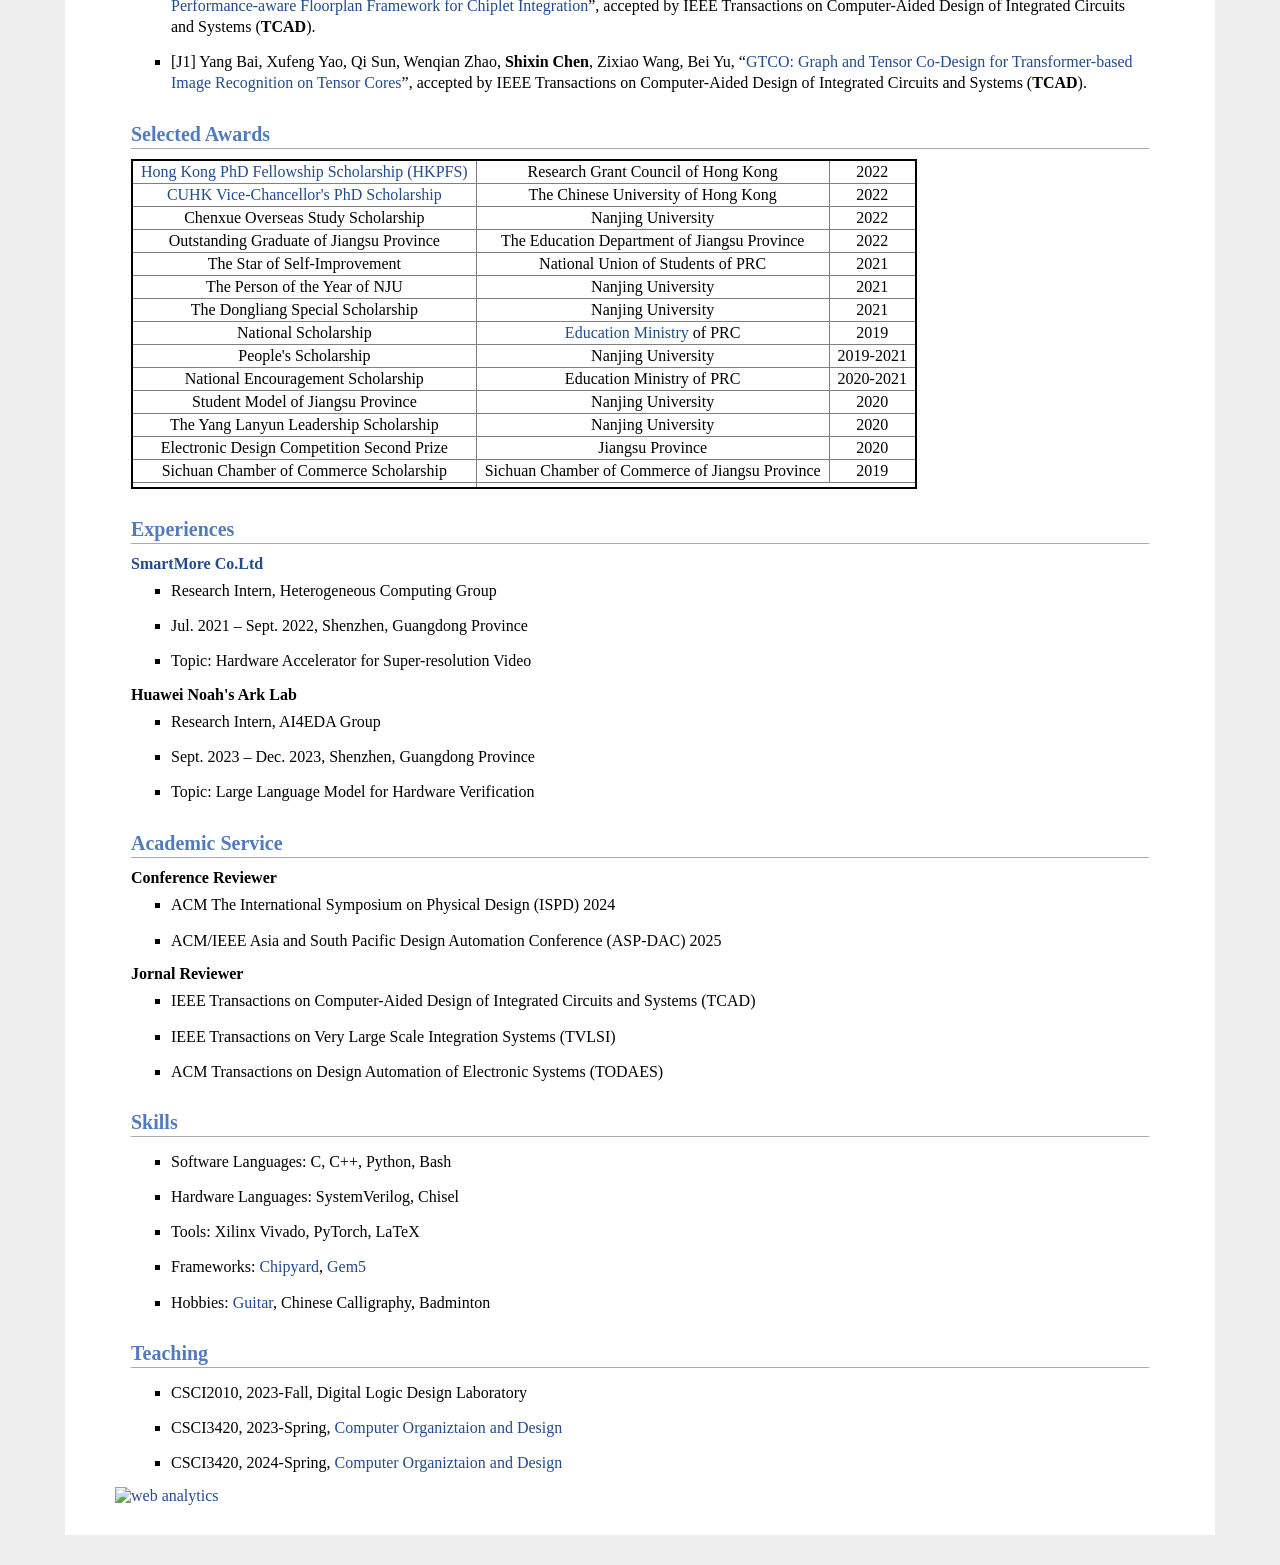
==== commit 24d286bb: "update" ====
--- a/index.html
+++ b/index.html
@@ -18,22 +18,24 @@
 <table class="imgtable"><tr><td>
 <img src="img/shixin2.jpg" alt="" width="150px" height="Shixin CHEN" />&nbsp;</td>
 <td align="left"><h1>Shixin CHEN (陈时鑫)</h1>
-<p><b>Ph.D. Student</b><br /> 
+<p><b>Ph.D. Candidate</b><br /> 
 <a href="http://www.cse.cuhk.edu.hk">Department of Computer Science and Engineering</a> <br />
 <a href="http://www.cuhk.edu.hk/english/index.html">The Chinese University of Hong Kong</a> <br />
 <b>Supervisor</b>: <a href="http://www.cse.cuhk.edu.hk/~byu/">Prof. Bei Yu</a> <br />
 <b>Email</b>:sxchen22@cse.cuhk.edu.hk <br /></p>
-<p><a href="https://www.linkedin.com/in/%E6%97%B6%E9%91%AB-%E9%99%88-163401217/" target="<u>blank"><img src="img/linkedin.png" height=30></a> <a href="https://github.com/ShixinChen1999" target="<u>blank"><img src="img/github-3.png" height=30></a>   <br />
+<p><a href="https://scholar.google.com/citations?user=jiBG0uQAAAAJ" target="<u>blank"><img src="img/scholar.png" height=30></a><a href="https://www.linkedin.com/in/%E6%97%B6%E9%91%AB-%E9%99%88-163401217/" target="<u>blank"><img src="img/linkedin.png" height=30></a> <a href="https://github.com/ShixinChen1999" target="<u>blank"><img src="img/github-3.png" height=30></a>   <br />
 <b><a href="http://sxchen.cn/resource/MY_CV.pdf">CV/Resume</a></b> <br /></p>
 </td></tr></table>
 <h2>Biography</h2>
 <p>I am a third-year Ph.D. Student at <a href="http://www.cse.cuhk.edu.hk">the Department of Computer Science and Engineering</a>, <a href="http://www.cuhk.edu.hk">The Chinese University of Hong Kong (CUHK)</a>,
-under the supervision of <a href="http://www.cse.cuhk.edu.hk/~byu/">Prof. Bei Yu</a> since Fall 2022. Before that, I received my B.Eng. degree in VLSI Design and System Integration at <a href="https://ese.nju.edu.cn/ese_en/main.htm">the School of Electronic Science and Engineering</a>, <a href="https://www.nju.edu.cn/EN/">Nanjing University</a> in 2022. In 2018, I obtained my high school diploma at Shishi Senior High School in Chengdu.</p>
+under the supervision of <a href="http://www.cse.cuhk.edu.hk/~byu/">Prof. Bei Yu</a> since Fall 2022. Before that, I received my B.Eng. degree in VLSI Design and System Integration at <a href="https://ese.nju.edu.cn/ese_en/main.htm">the School of Electronic Science and Engineering</a>, <a href="https://www.nju.edu.cn/en/">Nanjing University</a> in 2022. In 2018, I obtained my high school diploma at Shishi Senior High School in Chengdu.</p>
 <h2>Recent News</h2>
 <div class="infoblock">
 <div class="blockcontent">
 <ul>
 <li><p>Nov/2024:  <b>Congratulations!</b>  Our work on survey of 2.5D integration from EDA perspective is accepted by ASP-DAC 2025!</p>
+</li>
+<li><p>May/2024： I have passed the Ph.D. candidacy exam.</p>
 </li>
 <li><p>Feb/2024:  <b>Congratulations!</b>  Our work on Winograd convolution FPGA IP generation has been accepted by DAC 2024!</p>
 </li>
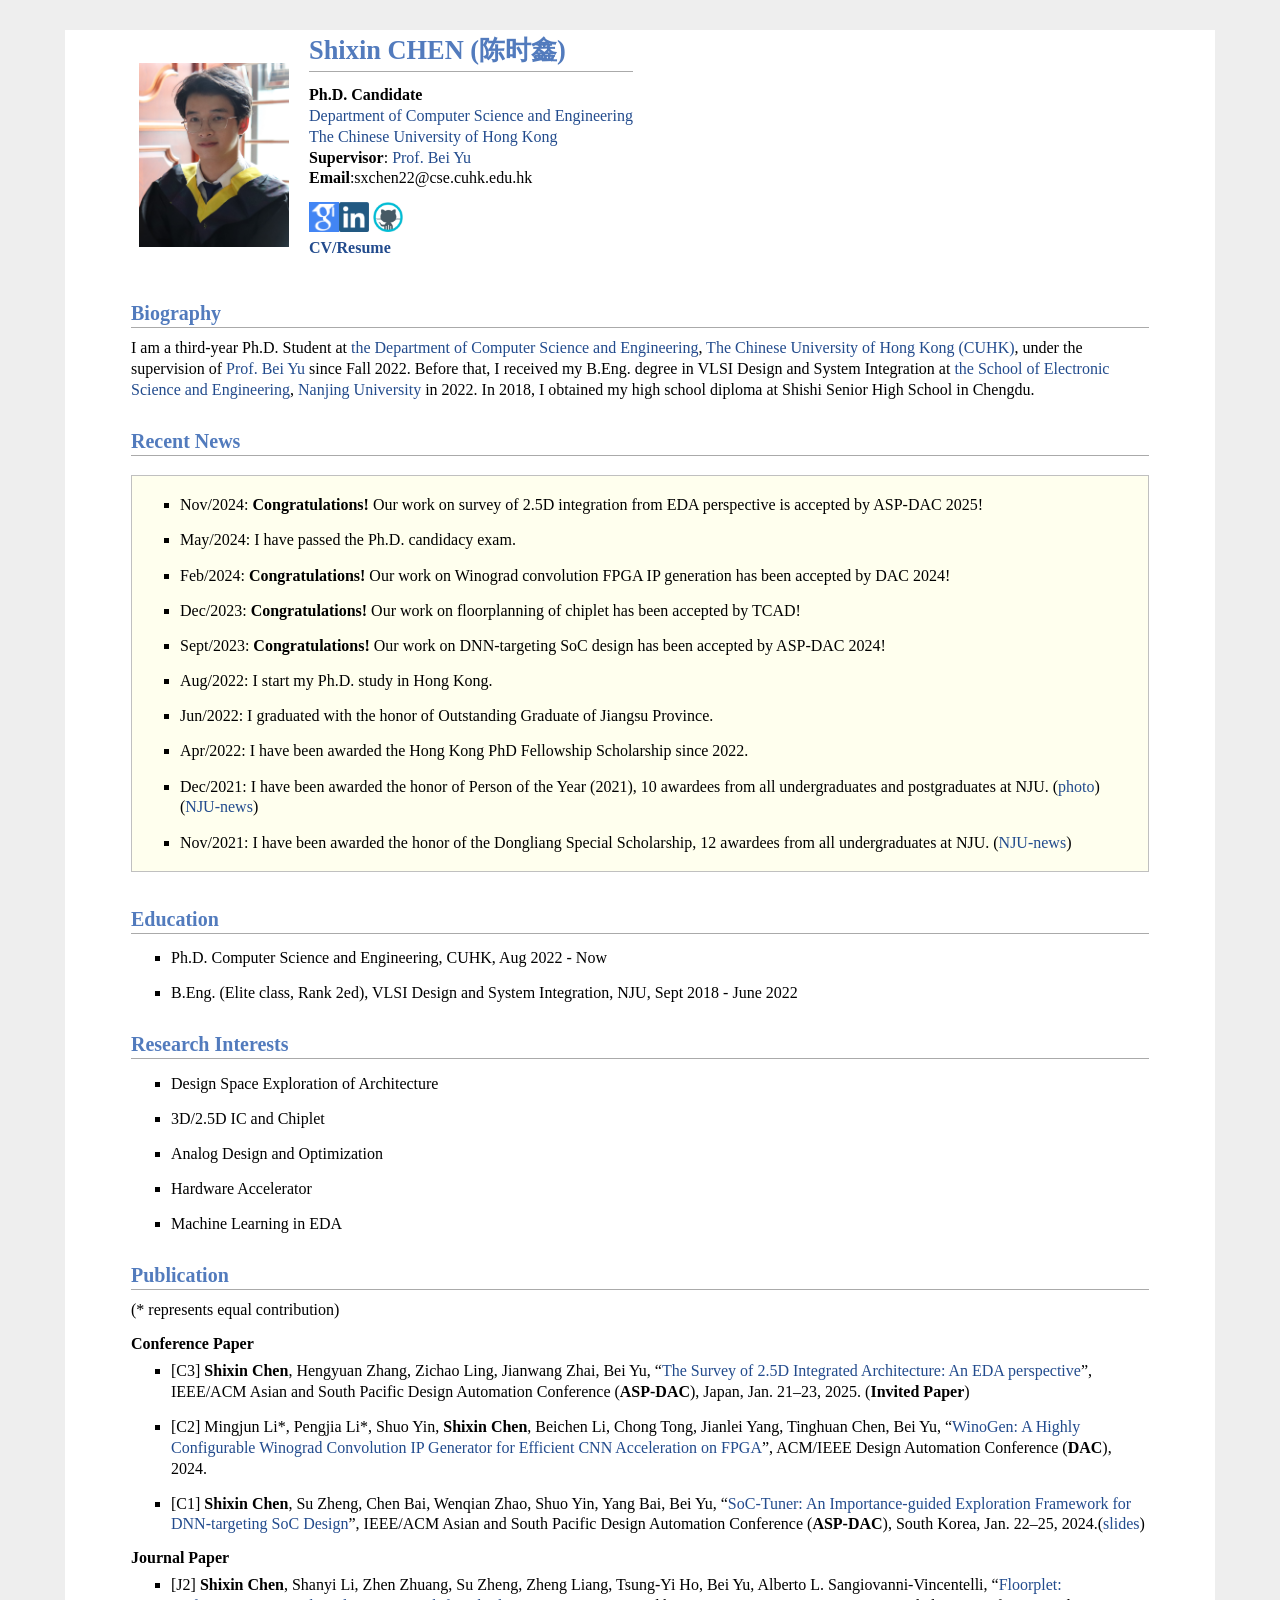
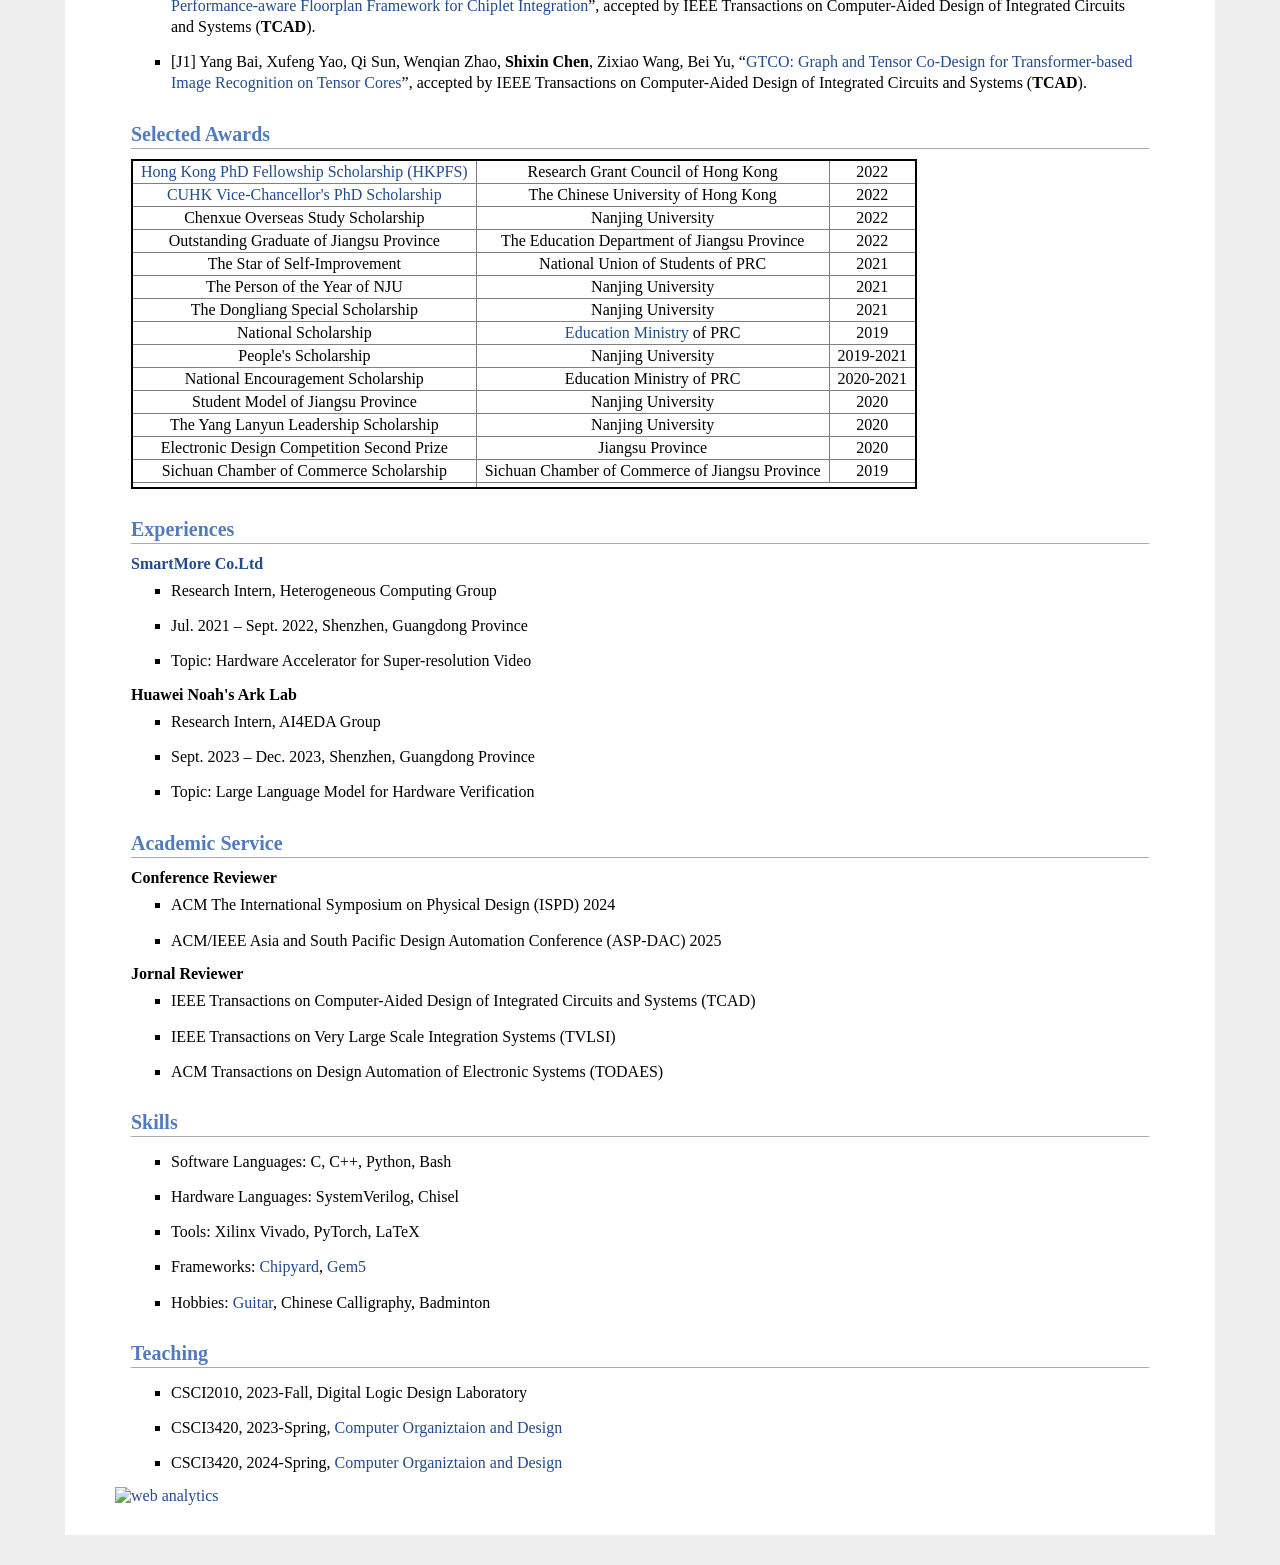
==== commit 8ef98d6d: "update" ====
--- a/index.html
+++ b/index.html
@@ -35,7 +35,7 @@
 <ul>
 <li><p>Nov/2024:  <b>Congratulations!</b>  Our work on survey of 2.5D integration from EDA perspective is accepted by ASP-DAC 2025!</p>
 </li>
-<li><p>May/2024： I have passed the Ph.D. candidacy exam.</p>
+<li><p>May/2024:  I have passed the Ph.D. candidacy exam.</p>
 </li>
 <li><p>Feb/2024:  <b>Congratulations!</b>  Our work on Winograd convolution FPGA IP generation has been accepted by DAC 2024!</p>
 </li>
